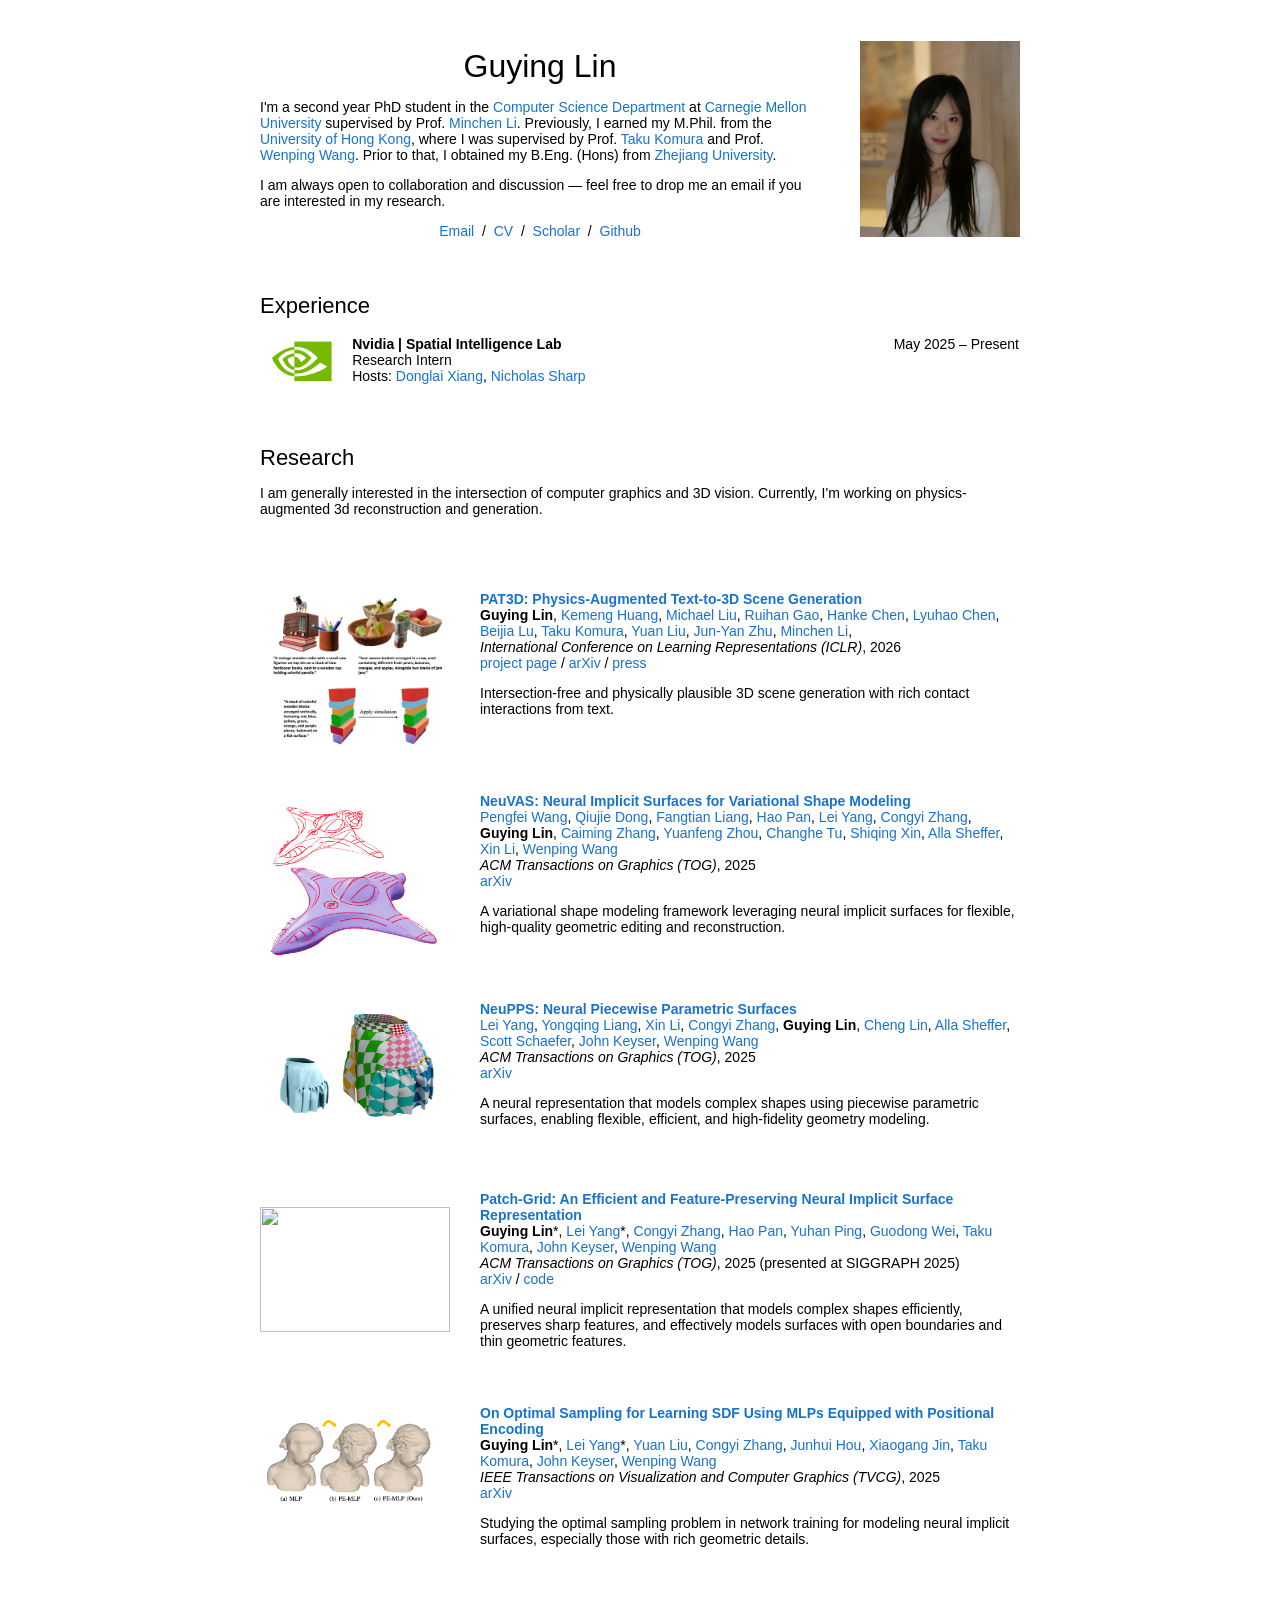
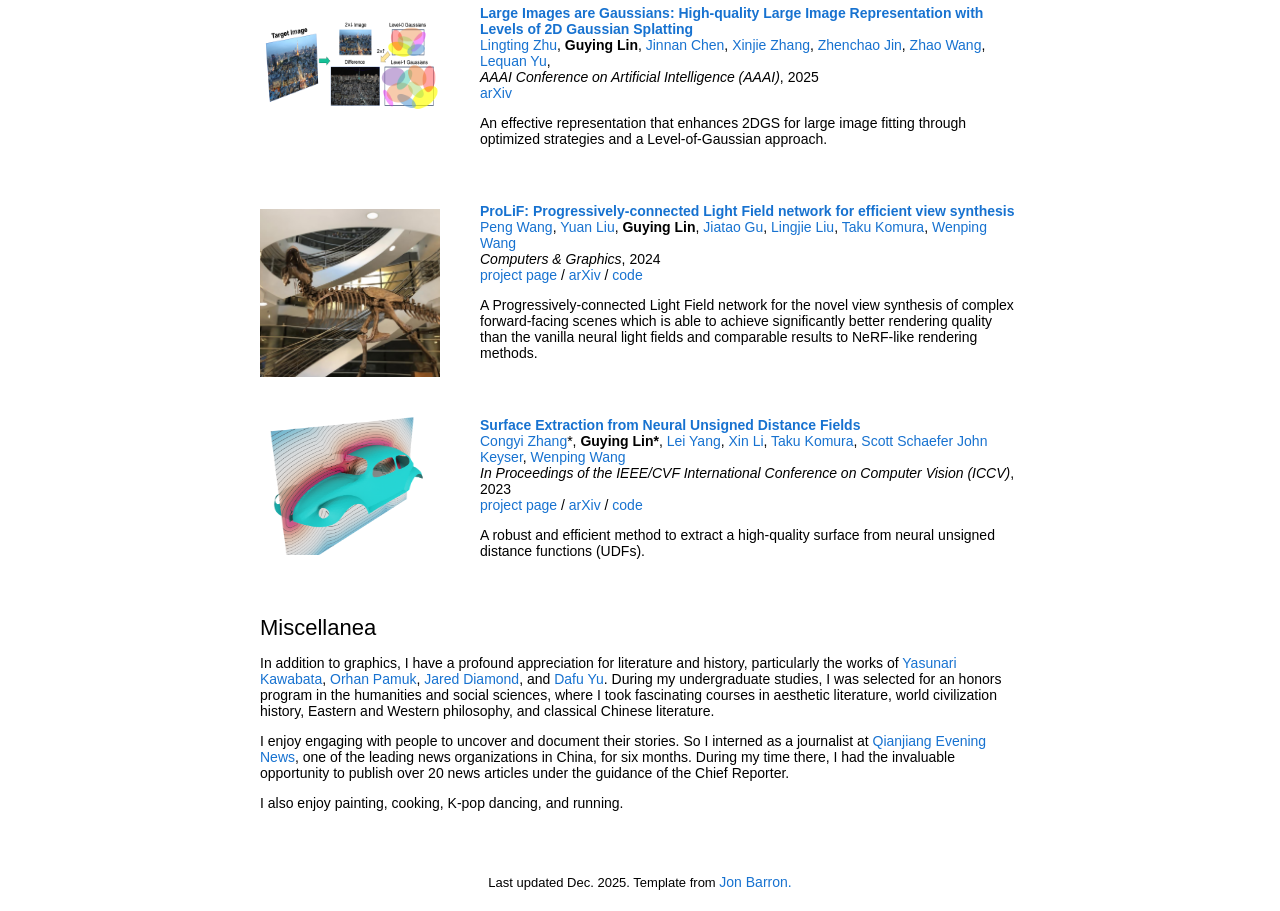
==== index.html @ 52d7415a "Update homepage bio text" ====
<!DOCTYPE HTML>
<html lang="en">
  <head>
    <meta http-equiv="Content-Type" content="text/html; charset=UTF-8">

    <title>Guying Lin</title>

    <meta name="author" content="Guying Lin">
    <meta name="viewport" content="width=device-width, initial-scale=1">
    <link rel="shortcut icon" href="images/favicon/favicon.ico" type="image/x-icon">
    <link rel="stylesheet" type="text/css" href="stylesheet.css">
    
  </head>

  <body>
    <table style="width:100%;max-width:800px;border:0px;border-spacing:0px;border-collapse:separate;margin-right:auto;margin-left:auto;"><tbody>
      <tr style="padding:0px">
        <td style="padding:0px">
          <table style="width:100%;border:0px;border-spacing:0px;border-collapse:separate;margin-right:auto;margin-left:auto;"><tbody>
            <tr style="padding:0px">
              <td style="padding:2.5%;width:63%;vertical-align:middle">
                <p class="name" style="text-align: center;">
                  Guying Lin
                </p>
                <p>I'm a second year PhD student in the <a href="https://csd.cmu.edu/">Computer Science Department</a> at <a href="https://www.cmu.edu/">Carnegie Mellon University</a> supervised by Prof. <a href="https://www.cs.cmu.edu/~minchenl/">Minchen Li</a>. Previously, I earned my M.Phil. from the <a href="https://www.hku.hk/">University of Hong Kong</a>, where I was supervised by Prof.<a href="https://i.cs.hku.hk/~taku/"> Taku Komura</a> and Prof.<a href="https://www.cs.hku.hk/people/academic-staff/wenping"> Wenping Wang</a>. Prior to that, I obtained my B.Eng. (Hons) from <a href="https://www.zju.edu.cn/english/">Zhejiang University</a>.

                  <p>I am always open to collaboration and discussion — feel free to drop me an email if you are interested in my research.</p>

                </p>
                <p>
                  
                </p>
                <p style="text-align:center">
                  <a href="mailto:guyingl@andrew.cmu.edu">Email</a> &nbsp;/&nbsp;
                  <a href="data/CV_LinGuying.pdf">CV</a> &nbsp;/&nbsp;
                  <a href="https://scholar.google.com/citations?hl=zh-CN&view_op=list_works&gmla=AOV7GLPL5_aNmVXVpckO8UhukOwC6uTHFcZbwLiuA1BnBUBpKin05xlYFzaUBt1GBk6bYOFN_ViTKQUmsn803qtbj1A&user=B4XcF1AAAAAJ">Scholar</a> &nbsp;/&nbsp;
                  <a href="https://github.com/Carrie-lin">Github</a>
                </p>
              </td>
              <td style="padding:2.5%;width:21%;max-width:21%">
                <a href="assets/profile2.jpg"><img style="width:100%;max-width:100%;object-fit: cover;" alt="profile photo" src="assets/profile2.jpg" class="hoverZoomLink"></a>
              </td>
            </tr>
          </tbody></table>

          <table style="width:100%;border:0px;border-spacing:0px;border-collapse:separate;margin-right:auto;margin-left:auto;">
            <tbody>
              <tr>
                <td style="padding:20px;width:100%;vertical-align:middle">
                  <h2>Experience</h2>
                  <br>
          
                  <table style="width:100%;border:0px;border-spacing:0px;border-collapse:separate;">
                    <tbody>
                      <tr>
           
                        <td style="width:12%;vertical-align:top;padding-right:15px;">
                          <img src="assets/nvidia.png" alt="NVIDIA" style="width:100%;height:auto;">
                        </td>
          
                        <td style="vertical-align:top;">
                          <p style="margin:0;"><strong>Nvidia | Spatial Intelligence Lab</strong></p>
                          <p style="margin:0;">Research Intern</p>
                          <p style="margin:0;">
                            Hosts: 
                            <a href="https://xiangdonglai.github.io/">Donglai Xiang</a>,
                            <a href="https://nmwsharp.com/">Nicholas Sharp</a>
                          </p>
                        </td>
          
           
                        <td style="width:20%; text-align:right; vertical-align:top; white-space:nowrap;">
                          May 2025 – Present
                        </td>
          
                      </tr>
                    </tbody>
                  </table>
          
                </td>
              </tr>
            </tbody>
          </table>

          <table style="width:100%;border:0px;border-spacing:0px;border-collapse:separate;margin-right:auto;margin-left:auto;"><tbody>
            <tr>
              <td style="padding:20px;width:100%;vertical-align:middle">
                <h2>Research</h2>
                <p>
                  I am generally interested in the intersection of computer graphics and 3D vision. Currently, I'm working on physics-augmented 3d reconstruction and generation.
                </p>
              </td>
            </tr>
          </tbody></table>

          <table style="width:100%;border:0px;border-spacing:0px;border-collapse:separate;margin-right:auto;margin-left:auto;"><tbody>
           
           
            <tr>
              <td style="padding:30px;width:25%;vertical-align:middle">
                <div class="one">
                  <img style="position:relative;top: 10px; background-color: white;"
                       src='assets/publications/pat3d2.png'
                       height="160" width="180">
                </div>
              </td>
            
  
              <td style="padding:20px;width:75%;vertical-align:middle">
                <a href="https://simulation-intelligence.github.io/PAT3D/">
                  <span class="papertitle">PAT3D: Physics-Augmented Text-to-3D Scene Generation</span>
                </a>
                <br>
            
                <strong>Guying Lin</strong>,
                <a href="https://kemenghuang.github.io/">Kemeng Huang</a>,
                <a href="https://www.csd.cmu.edu/people/doctoral-student/michael-liu">Michael Liu</a>,
                <a href="https://ruihangao.github.io/">Ruihan Gao</a>,
                <a href="https://kokecacao.me/?page=sanity">Hanke Chen</a>,
                <a href="https://scholar.google.com/citations?user=l3kzk0EAAAAJ&hl=en">Lyuhao Chen</a>,
                <a href="https://beijia11.github.io/">Beijia Lu</a>,
                <a href="https://scholar.google.com/citations?user=TApLOhkAAAAJ&hl=en">Taku Komura</a>,
                <a href="https://liuyuan-pal.github.io/">Yuan Liu</a>,
                <a href="https://www.cs.cmu.edu/~junyanz/">Jun-Yan Zhu</a>,
                <a href="https://www.cs.cmu.edu/~minchenl/">Minchen Li</a>,
                <br>
            
                <em>International Conference on Learning Representations (ICLR)</em>, 2026
                <br>
            
                <a href="https://simulation-intelligence.github.io/PAT3D/">project page</a>
                /
                <a href="https://arxiv.org/abs/2511.21978">arXiv</a>

                /
                <a href="https://www.csd.cmu.edu/news/teaching-aigenerated-scenes-to-obey-physics">press</a>

                <p></p>
            
                <p>
                  Intersection-free and physically plausible 3D scene generation with rich contact interactions from text.
                </p>
              </td>
            </tr>

           
           
            <tr>
              <td style="padding:20px;width:25%;vertical-align:middle">
                <div class="one">
                  <img style="position:relative;top: 10px; background-color: white;"
                       src='assets/publications/neuralVAS.png'
                       height="160" width="180">
                </div>
              </td>
            
              <td style="padding:20px;width:75%;vertical-align:middle">
                <a href="">
                  <span class="papertitle">NeuVAS: Neural Implicit Surfaces for Variational Shape Modeling</span>
                </a>
                <br>
          
                <a href="https://pengfei.me/">Pengfei Wang</a>,
                <a href="https://qiujiedong.github.io/">Qiujie Dong</a>,
                <a href="https://igiplab.com/members/217">Fangtian Liang</a>,
                <a href="https://haopan.github.io/">Hao Pan</a>,
                <a href="https://scholar.google.com.hk/citations?user=JAzFhXQAAAAJ">Lei Yang</a>,
                <a href="https://cong-yi.github.io/">Congyi Zhang</a>,
                <strong>Guying Lin</strong>,
                <a href="https://scholar.google.com/citations?user=DswmN0QAAAAJ&hl=en">Caiming Zhang</a>,
                <a href="https://scholar.google.com/citations?user=zJNjKEcAAAAJ&hl=en">Yuanfeng Zhou</a>,
                <a href="https://scholar.google.com/citations?user=AFHJXjcAAAAJ&hl=zh-CN">Changhe Tu</a>,
                <a href="https://irc.cs.sdu.edu.cn/~shiqing/index.html">Shiqing Xin</a>,
                <a href="https://www.cs.ubc.ca/~sheffa/">Alla Sheffer</a>,
                <a href="https://people.tamu.edu/~xinli/">Xin Li</a>,
                <a href="https://www.cs.hku.hk/people/academic-staff/wenping">Wenping Wang</a>
                <br>
            
                <em>ACM Transactions on Graphics (TOG)</em>, 2025
                <br>
            
                <a href="https://arxiv.org/abs/2506.13050">arXiv</a> 
            
                <p></p>
            

                <p>
                  A variational shape modeling framework leveraging neural implicit surfaces for flexible,
                  high-quality geometric editing and reconstruction.
                </p>
              </td>
            </tr>
           

            <tr>
              <td style="padding:20px;width:25%;vertical-align:middle">
                <div class="one">
                  <img style="position:relative;top: 10px; background-color: white;"
                       src='assets/publications/neuralPPS.png'
                       height="125" width="190">
                </div>
              </td>
          
              <td style="padding:20px;width:75%;vertical-align:middle">
                <a href="">
                  <span class="papertitle">NeuPPS: Neural Piecewise Parametric Surfaces</span>
                </a>
                <br>

                <a href="https://scholar.google.com.hk/citations?user=JAzFhXQAAAAJ">Lei Yang</a>,
                <a href="https://lyq.me/scholar">Yongqing Liang</a>,
                <a href="https://people.tamu.edu/~xinli/">Xin Li</a>,
                <a href="https://cong-yi.github.io/">Congyi Zhang</a>,
                <strong>Guying Lin</strong>,
                <a href="https://clinplayer.github.io/">Cheng Lin</a>,
                <a href="https://www.cs.ubc.ca/~sheffa/">Alla Sheffer</a>,
                <a href="https://people.engr.tamu.edu/schaefer/index.html">Scott Schaefer</a>,
                <a href="https://people.engr.tamu.edu/keyser/index.html">John Keyser</a>,
                <a href="https://www.cs.hku.hk/people/academic-staff/wenping">Wenping Wang</a> 
                      
                <br>
                <em>ACM Transactions on Graphics (TOG)</em>, 2025
                <br>
            
                <a href="https://dl.acm.org/doi/10.1145/3771546">arXiv</a> 
            
                <p></p>
            
                <p>
                  A neural representation that models complex shapes using piecewise parametric surfaces,
                  enabling flexible, efficient, and high-fidelity geometry modeling.
                </p>
              </td>
            </tr>




            <tr>
              <td style="padding:20px;width:25%;vertical-align:middle">
                <div class="one">
                  <img style="position:relative;top: 10px; background-color: white;" src='assets/publications/patch_grid_2.gif' height="125" width="190">
                </div>
              </td>
              <td style="padding:20px;width:75%;vertical-align:middle">
                <a href="http://arxiv.org/abs/2308.13934">
                  <span class="papertitle">Patch-Grid: An Efficient and Feature-Preserving Neural Implicit Surface Representation</span>
                </a>
                <br>
                <strong>Guying Lin</strong>*,
                <a href="https://scholar.google.com.hk/citations?user=JAzFhXQAAAAJ">Lei Yang</a>*,
                <a href="https://cong-yi.github.io/">Congyi Zhang</a>,
                <a href="https://haopan.github.io/">Hao Pan</a>,
                <a href="https://dblp.org/pid/304/8064.html">Yuhan Ping</a>,    
                <a href="https://dblp.org/pid/143/5708.html">Guodong Wei</a>,
                <a href="https://i.cs.hku.hk/~taku/">Taku Komura</a>,
                <a href="https://people.engr.tamu.edu/keyser/index.html">John Keyser</a>,
                <a href="https://www.cs.hku.hk/people/academic-staff/wenping">Wenping Wang</a>
                <br>
                <em>ACM Transactions on Graphics (TOG)</em>, 2025 (presented at SIGGRAPH 2025)
                <br>
                <a href="http://arxiv.org/abs/2308.13934">arXiv</a>
                /
                <a href="https://github.com/Carrie-lin/Patch-Grid">code</a>
                <p></p>
                <p>
                  A unified neural implicit representation that models complex shapes efficiently, preserves sharp features, and effectively models surfaces with open boundaries and thin geometric features.
                </p>
              </td>
            </tr>




            <tr>
              <td style="padding:20px;width:25%;vertical-align:middle">
                <div class="one">
                  <img style="position:relative;top: 15px;" src='assets/publications/pe_sample.png' width="180">
                </div>
              </td>
              <td style="padding:20px;width:75%;vertical-align:middle">
                <a href="https://arxiv.org/abs/2401.01391">
                  <span class="papertitle">On Optimal Sampling for Learning SDF Using MLPs Equipped with Positional Encoding</span>
                </a>
                <br>
                <strong>Guying Lin</strong>*,
                <a href="https://scholar.google.com.hk/citations?user=JAzFhXQAAAAJ">Lei Yang</a>*,
                <a href="https://liuyuan-pal.github.io/">Yuan Liu</a>,
                <a href="https://cong-yi.github.io/">Congyi Zhang</a>,
                <a href="https://www.cityu.edu.hk/stfprofile/csjhhou.htm">Junhui Hou</a>,
                <a href="http://www.cad.zju.edu.cn/home/jin/">Xiaogang Jin</a>,
                <a href="https://i.cs.hku.hk/~taku/">Taku Komura</a>,
                <a href="https://people.engr.tamu.edu/keyser/index.html">John Keyser</a>,
                <a href="https://www.cs.hku.hk/people/academic-staff/wenping">Wenping Wang</a>
                <br>
                <em>IEEE Transactions on Visualization and Computer Graphics (TVCG)</em>, 2025
                <br>
                <a href="https://arxiv.org/abs/2401.01391">arXiv</a>
                <p></p>
                <p>
                  Studying the optimal sampling problem in network training for modeling neural implicit
                  surfaces, especially those with rich geometric details. 
                </p>
              </td>
            </tr>



            <tr>
              <td style="padding:20px;width:25%;vertical-align:middle">
                <div class="one">
                  <img style="position: relative; top: 12px" src='./assets/publications/2dgs_large.png' height="100" width="180">
                </div>
              </td>
              <td style="padding:20px;width:75%;vertical-align:middle">
                <a href="">
                  <span class="papertitle">Large Images are Gaussians: High-quality Large Image Representation with Levels of 2D Gaussian Splatting</span>
                </a>
                <br>
               
                <a href="https://scholar.google.com/citations?user=TPD_P98AAAAJ&hl=zh-CN">Lingting Zhu</a>,
                <strong>Guying Lin</strong>,
                <a href="">Jinnan Chen</a>,
                <a href="https://scholar.google.com/citations?user=U_gSl6wAAAAJ&hl=zh-CN">Xinjie Zhang</a>,
                <a href="https://charlespikachu.github.io/">Zhenchao Jin</a>,
                <a href="https://scholar.google.com/citations?user=1kEufdwAAAAJ&hl=zh-CN">Zhao Wang</a>,
                <a href="https://yulequan.github.io/">Lequan Yu</a>,
                
                <br>
     
                <em>AAAI Conference on Artificial Intelligence (AAAI)</em>, 2025
                <br>
                <a href="https://arxiv.org/abs/2502.09039">arXiv</a>
                <br>
                <p></p>
                <p>
                  An effective representation that enhances 2DGS for large image fitting through optimized strategies and a Level-of-Gaussian approach.
                </p>
              </td>
            </tr>

            <tr>
              <td style="padding:20px;width:25%;vertical-align:middle">
                <div class="one">
                  <img style="position:relative;" src='assets/publications/progress.png' width="180">
                </div>
              </td>
              <td style="padding:20px;width:75%;vertical-align:middle">
                <a href="https://arxiv.org/abs/2309.09911">
                  <span class="papertitle">ProLiF: Progressively-connected Light Field network for efficient view synthesis</span>
                </a>
                <br>
                <a href="https://scholar.google.com.hk/citations?user=JAzFhXQAAAAJ">Peng Wang</a>,
                <a href="https://liuyuan-pal.github.io/">Yuan Liu</a>,
                <strong>Guying Lin</strong>,
                <a href="https://jiataogu.me/">Jiatao Gu</a>,
                <a href="https://lingjie0206.github.io/">Lingjie Liu</a>,
                <a href="https://i.cs.hku.hk/~taku/">Taku Komura</a>,
                <a href="https://www.cs.hku.hk/people/academic-staff/wenping">Wenping Wang</a> 
                <br>
                <em>Computers & Graphics</em>, 2024
                <br>
                <a href="https://totoro97.github.io/projects/prolif/">project page</a>
                /
                <a href="https://www.sciencedirect.com/science/article/abs/pii/S0097849324000487">arXiv</a>
                /
                <a href="https://github.com/totoro97/prolif">code</a>
                <p></p>
                <p>
                  A Progressively-connected Light Field network for the novel view synthesis of complex forward-facing scenes which is able to achieve significantly better rendering quality than the vanilla neural light fields and comparable results to NeRF-like rendering methods.
                </p>
              </td>
            </tr>

            <tr>
              <td style="padding:20px;width:25%;vertical-align:middle">
                <div class="one">
                  <img style="position: relative; left: 6px" src='./assets/publications/dualcontour.png' height="140" width="160">
                </div>
              </td>
              <td style="padding:20px;width:75%;vertical-align:middle">
                <a href="https://cong-yi.github.io/projects/dualmeshudf/">
                  <span class="papertitle">Surface Extraction from Neural Unsigned Distance Fields</span>
                </a>
                <br>
                <a href="https://cong-yi.github.io/">Congyi Zhang</a>*,
                <strong>Guying Lin*</strong>,
                <a href="https://scholar.google.com.hk/citations?user=JAzFhXQAAAAJ">Lei Yang</a>,
                <a href="https://people.tamu.edu/~xinli/">Xin Li</a>,
                <a href="https://i.cs.hku.hk/~taku/">Taku Komura</a>,
                <a href="https://people.engr.tamu.edu/schaefer/index.html">Scott Schaefer</a>
                <a href="https://people.engr.tamu.edu/keyser/index.html">John Keyser</a>,
                <a href="https://www.cs.hku.hk/people/academic-staff/wenping">Wenping Wang</a>
                <br>
                <em>In Proceedings of the IEEE/CVF International Conference on Computer Vision (ICCV)</em>, 2023
                <br>
                <a href="https://cong-yi.github.io/projects/dualmeshudf/">project page</a>
                /
                <a href="https://arxiv.org/abs/2309.08878">arXiv</a>
                /
                <a href="https://github.com/cong-yi/DualMesh-UDF">code</a>
                <p></p>
                <p>
                  A robust and efficient method to extract a high-quality surface from neural unsigned distance functions (UDFs).
                </p>
              </td>
            </tr>

       
          </tbody></table>

          <table style="width:100%;border:0px;border-spacing:0px;border-collapse:separate;margin-right:auto;margin-left:auto;"><tbody>
            <tr>
              <td style="padding:20px;width:100%;vertical-align:middle">
                <h2>Miscellanea</h2>
                <p> 
                  In addition to graphics, I have a profound appreciation for literature and history, particularly the works of <a href="https://en.wikipedia.org/wiki/Yasunari_Kawabata" >Yasunari Kawabata</a>, 
                  <a href="https://en.wikipedia.org/wiki/Orhan_Pamuk">Orhan Pamuk</a>, 
                  <a href="https://en.wikipedia.org/wiki/Jared_Diamond">Jared Diamond</a>, 
                  and <a href="https://en.wikipedia.org/wiki/Yu_Dafu">Dafu Yu</a>. 
                  During my undergraduate studies, I was selected for an honors program in the humanities and social sciences, where I took fascinating courses in aesthetic literature, world civilization history, Eastern and Western philosophy, and classical Chinese literature.
                </p>
                <p>  
                  I enjoy engaging with people to uncover and document their stories. So I interned as a journalist at <a href="https://en.wikipedia.org/wiki/Qianjiang_Evening_News">Qianjiang Evening News</a>, one of the leading news organizations in China, for six months. 
                  During my time there, I had the invaluable opportunity to publish over 20 news articles under the guidance of the Chief Reporter.
                </p>
                <p>I also enjoy painting, cooking, K-pop dancing, and running.</p>
              </td>
            </tr>
          </tbody></table>

          <table style="width:100%;border:0px;border-spacing:0px;border-collapse:separate;margin-right:auto;margin-left:auto;"><tbody>
            <tr>
              <td style="padding:0px">
                <br>
                <p style="text-align:center;font-size:small;">
                  Last updated Dec. 2025.
                  Template from  <a href="https://jonbarron.info/">Jon Barron.</a>  
                </p>
              </td>
            </tr>
          </tbody></table>
        </td>
      </tr>
    </tbody></table>

    <!-- Default Statcounter code for guying's webpage https://carrie-lin.github.io/ -->
    <script type="text/javascript">
      var sc_project=12946215; 
      var sc_invisible=1; 
      var sc_security="c5a58176"; 
    </script>
    <script type="text/javascript"
      src="https://www.statcounter.com/counter/counter.js" async></script>
    <noscript><div class="statcounter"><a title="Web Analytics Made Easy -
      Statcounter" href="https://statcounter.com/" target="_blank"><img
      class="statcounter" src="https://c.statcounter.com/12946215/0/c5a58176/1/"
      alt="Web Analytics Made Easy - Statcounter"
      referrerPolicy="no-referrer-when-downgrade"></a></div></noscript>
    <!-- End of Statcounter Code -->

  </body>
</html>
---- stylesheet.css ----
/* latin-ext */
@font-face {
  font-family: 'Lato';
  font-style: italic;
  font-weight: 400;
  src: local('Lato Italic'), local('Lato-Italic'), url(https://fonts.gstatic.com/s/lato/v15/S6u8w4BMUTPHjxsAUi-qNiXg7eU0.woff2) format('woff2');
  unicode-range: U+0100-024F, U+0259, U+1E00-1EFF, U+2020, U+20A0-20AB, U+20AD-20CF, U+2113, U+2C60-2C7F, U+A720-A7FF;
}
/* latin */
@font-face {
  font-family: 'Lato';
  font-style: italic;
  font-weight: 400;
  src: local('Lato Italic'), local('Lato-Italic'), url(https://fonts.gstatic.com/s/lato/v15/S6u8w4BMUTPHjxsAXC-qNiXg7Q.woff2) format('woff2');
  unicode-range: U+0000-00FF, U+0131, U+0152-0153, U+02BB-02BC, U+02C6, U+02DA, U+02DC, U+2000-206F, U+2074, U+20AC, U+2122, U+2191, U+2193, U+2212, U+2215, U+FEFF, U+FFFD;
}
/* latin-ext */
@font-face {
  font-family: 'Lato';
  font-style: italic;
  font-weight: 700;
  src: local('Lato Bold Italic'), local('Lato-BoldItalic'), url(https://fonts.gstatic.com/s/lato/v15/S6u_w4BMUTPHjxsI5wq_FQftx9897sxZ.woff2) format('woff2');
  unicode-range: U+0100-024F, U+0259, U+1E00-1EFF, U+2020, U+20A0-20AB, U+20AD-20CF, U+2113, U+2C60-2C7F, U+A720-A7FF;
}
/* latin */
@font-face {
  font-family: 'Lato';
  font-style: italic;
  font-weight: 700;
  src: local('Lato Bold Italic'), local('Lato-BoldItalic'), url(https://fonts.gstatic.com/s/lato/v15/S6u_w4BMUTPHjxsI5wq_Gwftx9897g.woff2) format('woff2');
  unicode-range: U+0000-00FF, U+0131, U+0152-0153, U+02BB-02BC, U+02C6, U+02DA, U+02DC, U+2000-206F, U+2074, U+20AC, U+2122, U+2191, U+2193, U+2212, U+2215, U+FEFF, U+FFFD;
}
/* latin-ext */
@font-face {
  font-family: 'Lato';
  font-style: normal;
  font-weight: 400;
  src: local('Lato Regular'), local('Lato-Regular'), url(https://fonts.gstatic.com/s/lato/v15/S6uyw4BMUTPHjxAwXiWtFCfQ7A.woff2) format('woff2');
  unicode-range: U+0100-024F, U+0259, U+1E00-1EFF, U+2020, U+20A0-20AB, U+20AD-20CF, U+2113, U+2C60-2C7F, U+A720-A7FF;
}
/* latin */
@font-face {
  font-family: 'Lato';
  font-style: normal;
  font-weight: 400;
  src: local('Lato Regular'), local('Lato-Regular'), url(https://fonts.gstatic.com/s/lato/v15/S6uyw4BMUTPHjx4wXiWtFCc.woff2) format('woff2');
  unicode-range: U+0000-00FF, U+0131, U+0152-0153, U+02BB-02BC, U+02C6, U+02DA, U+02DC, U+2000-206F, U+2074, U+20AC, U+2122, U+2191, U+2193, U+2212, U+2215, U+FEFF, U+FFFD;
}
/* latin-ext */
@font-face {
  font-family: 'Lato';
  font-style: normal;
  font-weight: 700;
  src: local('Lato Bold'), local('Lato-Bold'), url(https://fonts.gstatic.com/s/lato/v15/S6u9w4BMUTPHh6UVSwaPGQ3q5d0N7w.woff2) format('woff2');
  unicode-range: U+0100-024F, U+0259, U+1E00-1EFF, U+2020, U+20A0-20AB, U+20AD-20CF, U+2113, U+2C60-2C7F, U+A720-A7FF;
}
/* latin */
@font-face {
  font-family: 'Lato';
  font-style: normal;
  font-weight: 700;
  src: local('Lato Bold'), local('Lato-Bold'), url(https://fonts.gstatic.com/s/lato/v15/S6u9w4BMUTPHh6UVSwiPGQ3q5d0.woff2) format('woff2');
  unicode-range: U+0000-00FF, U+0131, U+0152-0153, U+02BB-02BC, U+02C6, U+02DA, U+02DC, U+2000-206F, U+2074, U+20AC, U+2122, U+2191, U+2193, U+2212, U+2215, U+FEFF, U+FFFD;
}

a {
  color: #1772d0;
  text-decoration: none;
}

a:focus,
a:hover {
  color: #f09228;
  text-decoration: none;
}

body,
td,
th,
tr,
p,
a {
  font-family: 'Lato', Verdana, Helvetica, sans-serif;
  font-size: 14px;
}

strong {
  font-family: 'Lato', Verdana, Helvetica, sans-serif;
  font-size: 14px;
}

h2 {
  margin: 0;
  font-weight: normal;
  font-family: 'Lato', Verdana, Helvetica, sans-serif;
  font-size: 22px;
}

.papertitle {
  font-family: 'Lato', Verdana, Helvetica, sans-serif;
  font-size: 14px;
  font-weight: 700;
}

.name {
  padding-top: 20px;
  margin: 0;
  font-family: 'Lato', Verdana, Helvetica, sans-serif;
  font-size: 32px;
}

.one {
  width: 160px;
  height: 160px;
  position: relative;
}

.two {
  width: 160px;
  height: 160px;
  position: absolute;
  transition: opacity .2s ease-in-out;
  -moz-transition: opacity .2s ease-in-out;
  -webkit-transition: opacity .2s ease-in-out;
}

.fade {
  transition: opacity .2s ease-in-out;
  -moz-transition: opacity .2s ease-in-out;
  -webkit-transition: opacity .2s ease-in-out;
}

span.highlight {
  background-color: #ffffd0;
}
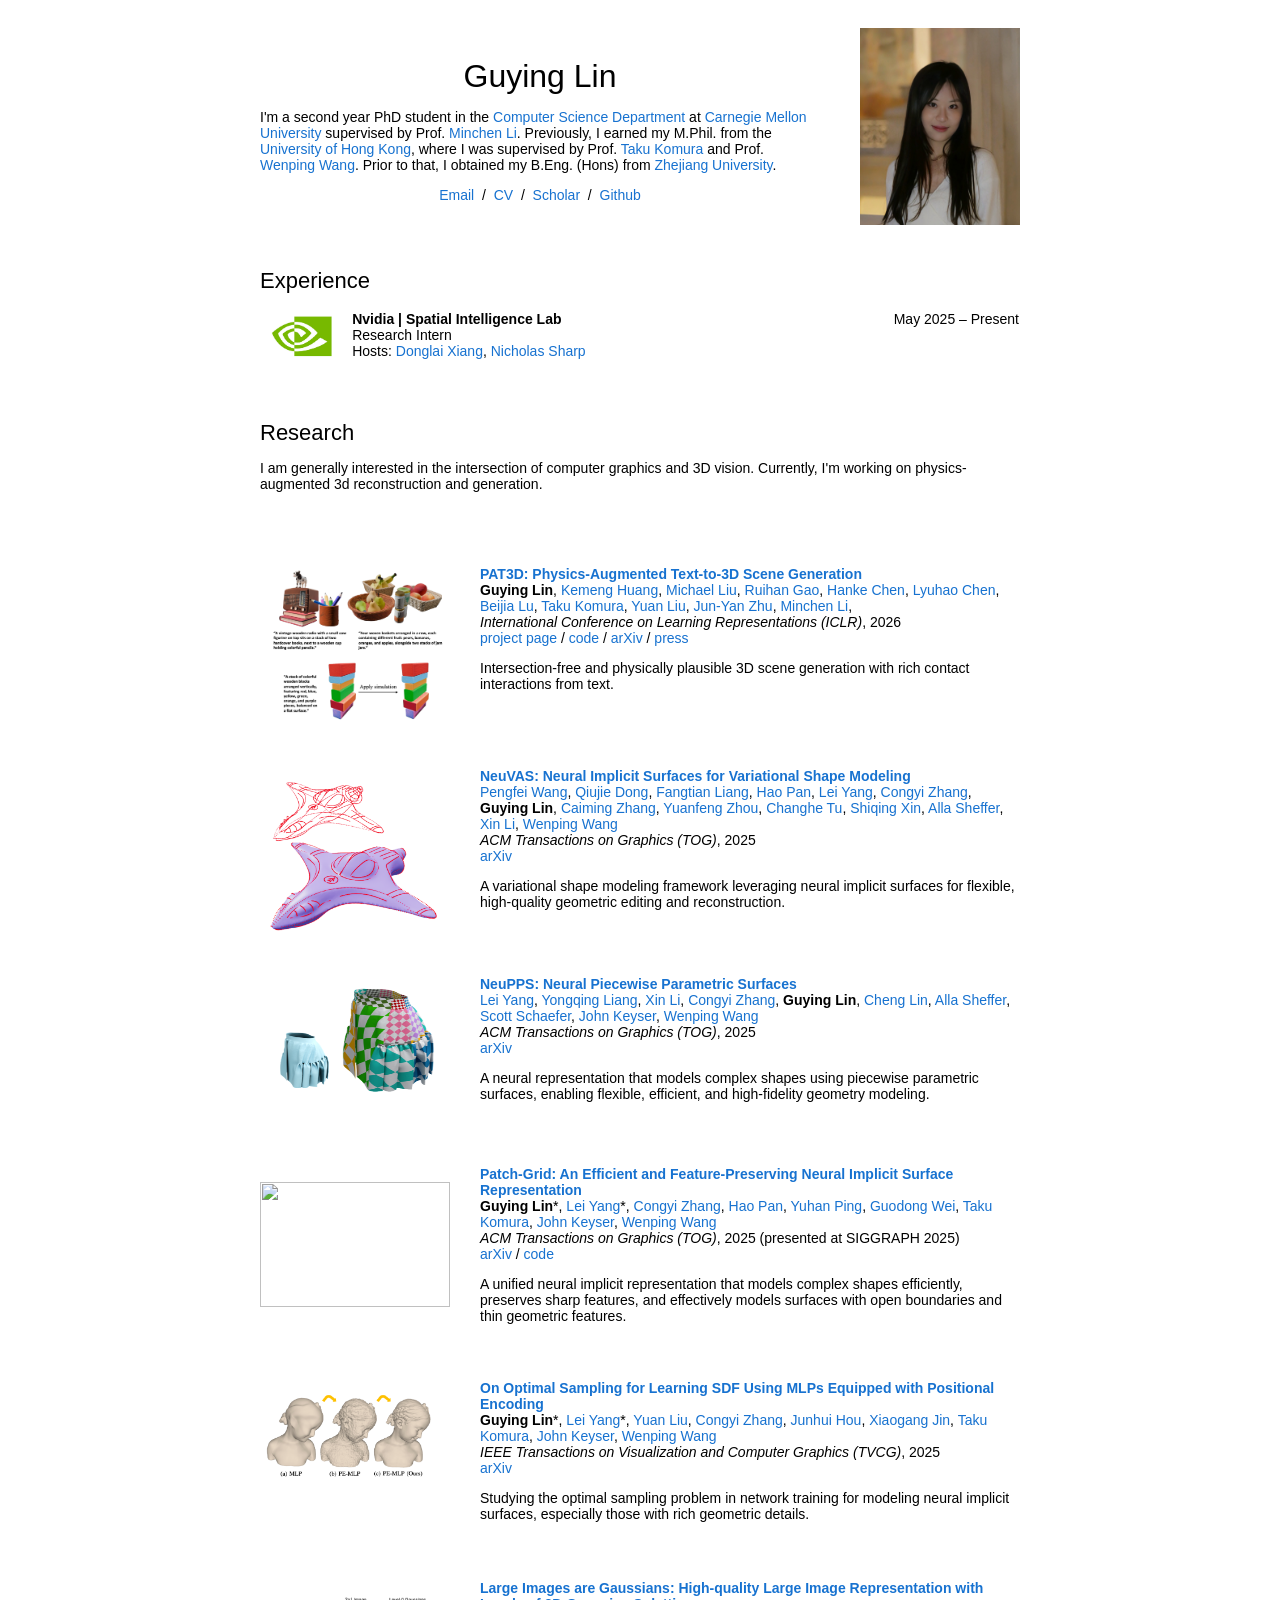
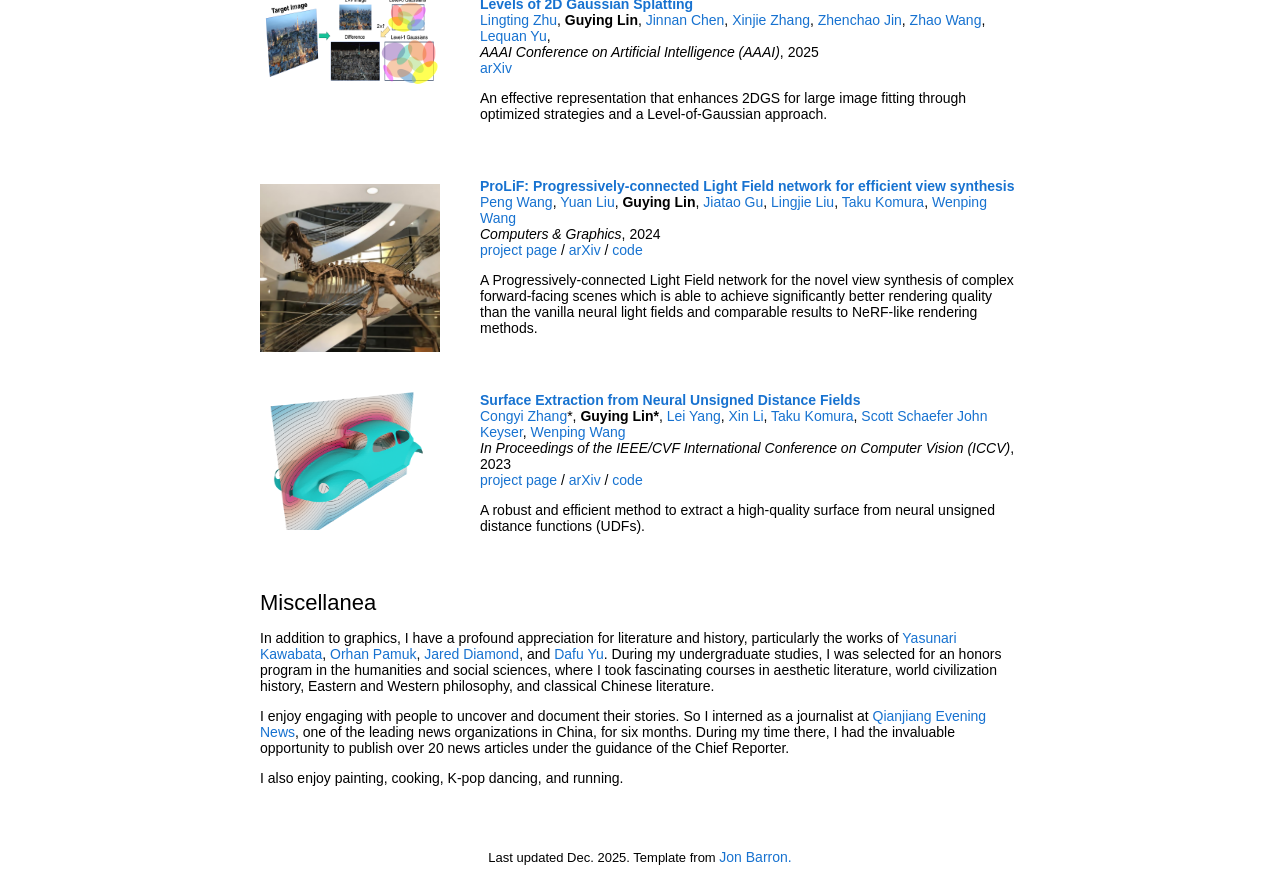
==== commit d5aa01fc: "Update PAT3D code link" ====
--- a/index.html
+++ b/index.html
@@ -23,8 +23,6 @@
                   Guying Lin
                 </p>
                 <p>I'm a second year PhD student in the <a href="https://csd.cmu.edu/">Computer Science Department</a> at <a href="https://www.cmu.edu/">Carnegie Mellon University</a> supervised by Prof. <a href="https://www.cs.cmu.edu/~minchenl/">Minchen Li</a>. Previously, I earned my M.Phil. from the <a href="https://www.hku.hk/">University of Hong Kong</a>, where I was supervised by Prof.<a href="https://i.cs.hku.hk/~taku/"> Taku Komura</a> and Prof.<a href="https://www.cs.hku.hk/people/academic-staff/wenping"> Wenping Wang</a>. Prior to that, I obtained my B.Eng. (Hons) from <a href="https://www.zju.edu.cn/english/">Zhejiang University</a>.
-
-                  <p>I am always open to collaboration and discussion — feel free to drop me an email if you are interested in my research.</p>
 
                 </p>
                 <p>
@@ -129,6 +127,8 @@
                 <br>
             
                 <a href="https://simulation-intelligence.github.io/PAT3D/">project page</a>
+                /
+                <a href="https://github.com/Simulation-Intelligence/PAT3D">code</a>
                 /
                 <a href="https://arxiv.org/abs/2511.21978">arXiv</a>
 
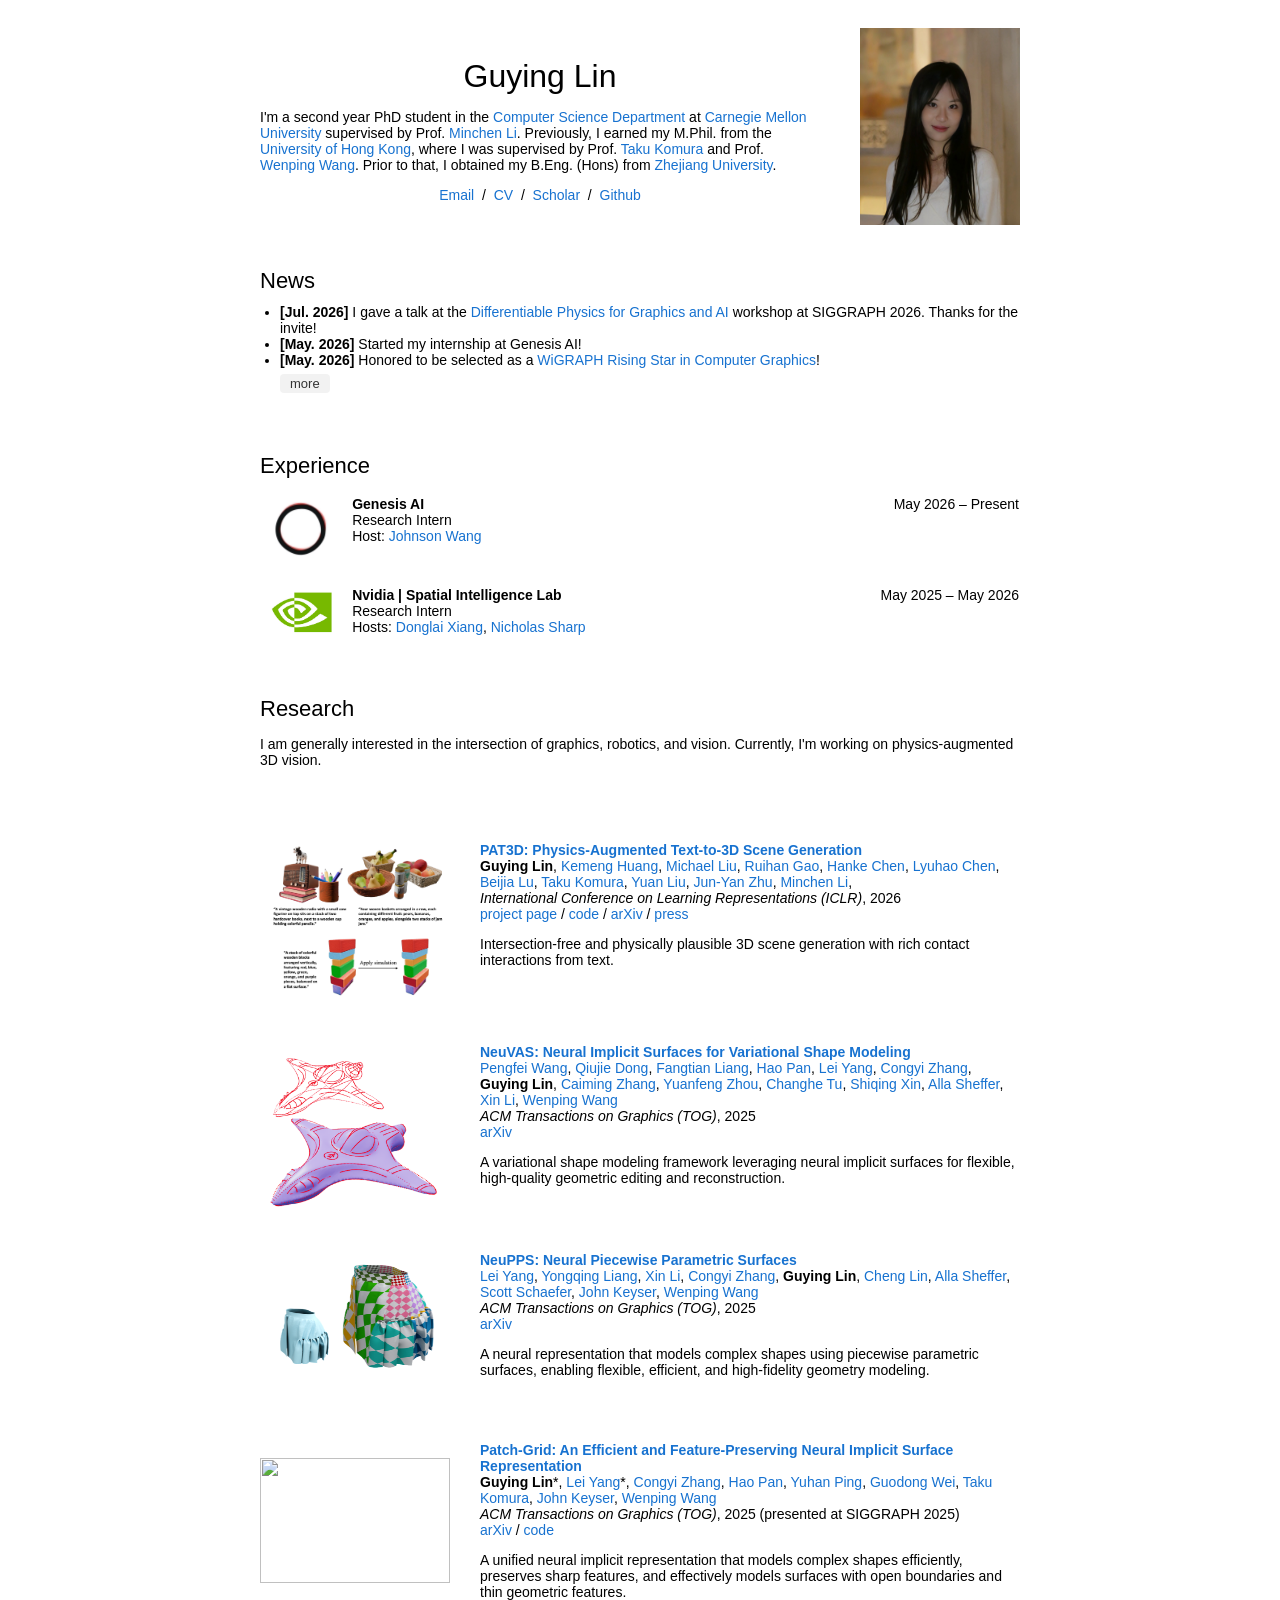
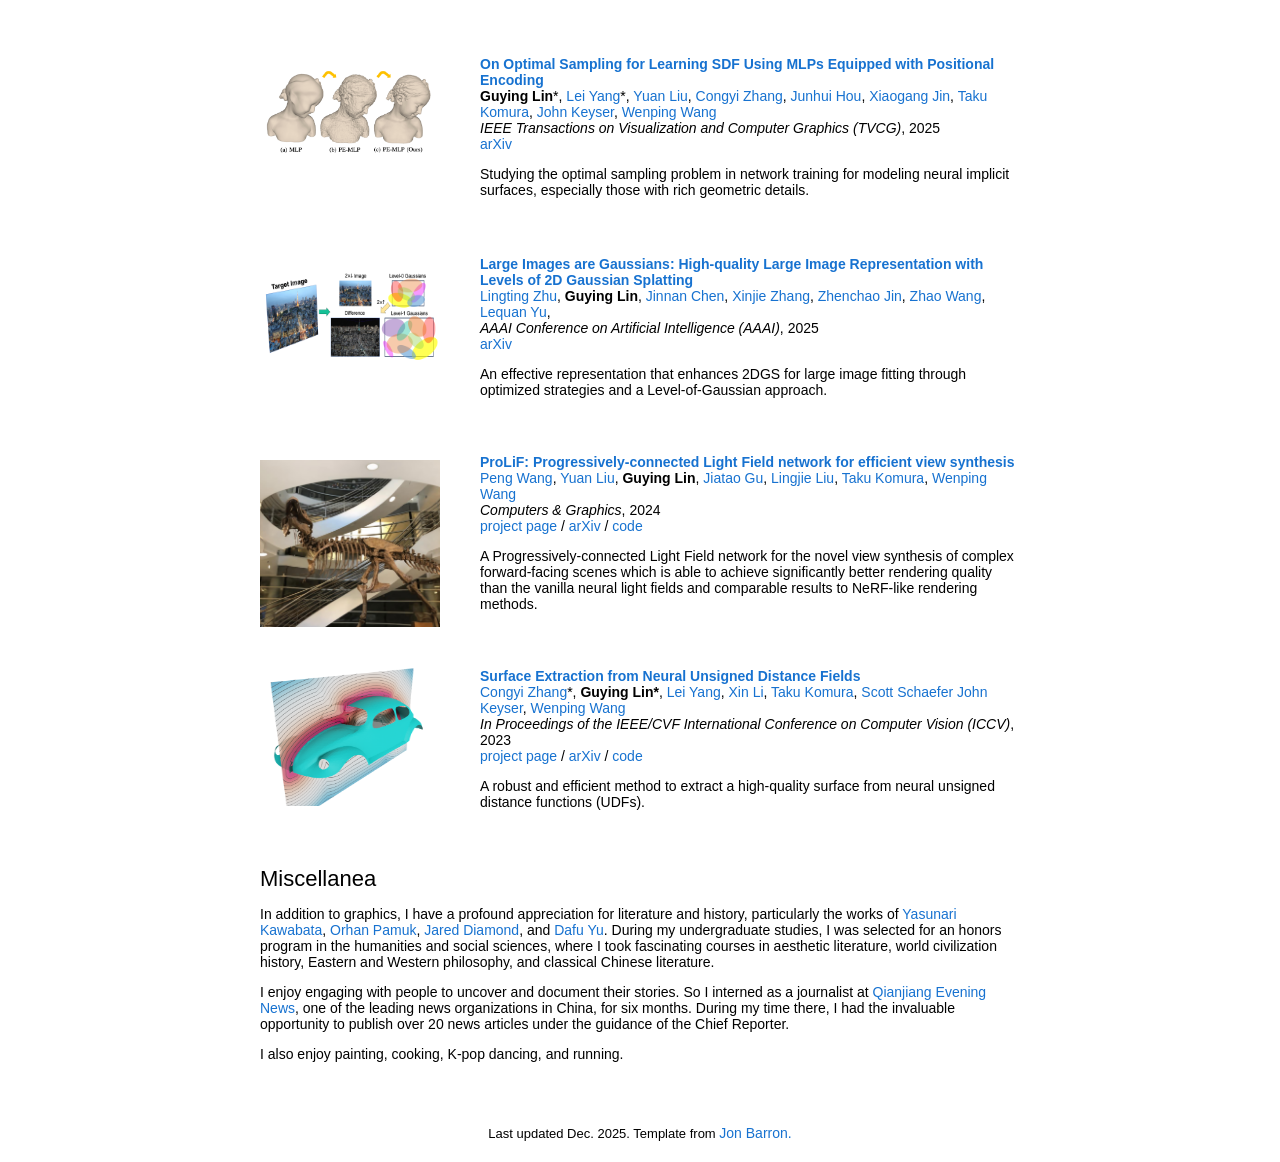
==== commit 16854367: "Add News section and Genesis AI internship entry Add collapsible News module before Experience, add " ====
--- a/index.html
+++ b/index.html
@@ -37,6 +37,32 @@
               </td>
               <td style="padding:2.5%;width:21%;max-width:21%">
                 <a href="assets/profile2.jpg"><img style="width:100%;max-width:100%;object-fit: cover;" alt="profile photo" src="assets/profile2.jpg" class="hoverZoomLink"></a>
+              </td>
+            </tr>
+          </tbody></table>
+
+          <table style="width:100%;border:0px;border-spacing:0px;border-collapse:separate;margin-right:auto;margin-left:auto;margin-bottom:20px;"><tbody>
+            <tr>
+              <td style="padding:20px;width:100%;vertical-align:middle">
+                <h2>News</h2>
+                <ul style="margin:10px 0 0 0;padding-left:20px;">
+                  <li><strong>[Jul. 2026]</strong> I gave a talk at the <a href="https://dpgai.github.io/SIGGRAPH2026/">Differentiable Physics for Graphics and AI</a> workshop at SIGGRAPH 2026. Thanks for the invite!</li>
+                  <li><strong>[May. 2026]</strong> Started my internship at Genesis AI!</li>
+    
+                  <li><strong>[May. 2026]</strong> Honored to be selected as a <a href="https://www.wigraph.org/spotlights/meet-our-rising-stars-2026/">WiGRAPH Rising Star in Computer Graphics</a>!</li>
+                </ul>
+                <ul id="hidden-news" style="padding-left:20px;">
+                  <li><strong>[May. 2025]</strong> Started my internship at Nvidia!</li>
+                </ul>
+                <a id="expand-news-button" onclick="toggleNews()">more</a>
+                <script>
+                  function toggleNews() {
+                    var hiddenNews = document.getElementById('hidden-news');
+                    var button = document.getElementById('expand-news-button');
+                    var expanded = hiddenNews.classList.toggle('expanded');
+                    button.textContent = expanded ? 'less' : 'more';
+                  }
+                </script>
               </td>
             </tr>
           </tbody></table>
@@ -51,26 +77,38 @@
                   <table style="width:100%;border:0px;border-spacing:0px;border-collapse:separate;">
                     <tbody>
                       <tr>
-           
+                        <td style="width:12%;vertical-align:top;padding-right:15px;">
+                          <img src="assets/genesis.png" alt="Genesis AI" style="width:100%;height:auto;">
+                        </td>
+                        <td style="vertical-align:top;">
+                          <p style="margin:0;"><strong>Genesis AI</strong></p>
+                          <p style="margin:0;">Research Intern</p>
+                          <p style="margin:0;">
+                            Host:
+                            <a href="https://zswang666.github.io/">Johnson Wang</a>
+                          </p>
+                        </td>
+                        <td style="width:20%; text-align:right; vertical-align:top; white-space:nowrap;">
+                          May 2026 – Present
+                        </td>
+                      </tr>
+                      <tr style="height:20px;"><td colspan="3"></td></tr>
+                      <tr>
                         <td style="width:12%;vertical-align:top;padding-right:15px;">
                           <img src="assets/nvidia.png" alt="NVIDIA" style="width:100%;height:auto;">
                         </td>
-          
                         <td style="vertical-align:top;">
                           <p style="margin:0;"><strong>Nvidia | Spatial Intelligence Lab</strong></p>
                           <p style="margin:0;">Research Intern</p>
                           <p style="margin:0;">
-                            Hosts: 
+                            Hosts:
                             <a href="https://xiangdonglai.github.io/">Donglai Xiang</a>,
                             <a href="https://nmwsharp.com/">Nicholas Sharp</a>
                           </p>
                         </td>
-          
-           
                         <td style="width:20%; text-align:right; vertical-align:top; white-space:nowrap;">
-                          May 2025 – Present
+                          May 2025 – May 2026
                         </td>
-          
                       </tr>
                     </tbody>
                   </table>
@@ -85,7 +123,7 @@
               <td style="padding:20px;width:100%;vertical-align:middle">
                 <h2>Research</h2>
                 <p>
-                  I am generally interested in the intersection of computer graphics and 3D vision. Currently, I'm working on physics-augmented 3d reconstruction and generation.
+                  I am generally interested in the intersection of graphics, robotics, and vision. Currently, I'm working on physics-augmented 3D vision.
                 </p>
               </td>
             </tr>
--- a/stylesheet.css
+++ b/stylesheet.css
@@ -132,4 +132,31 @@
 
 span.highlight {
   background-color: #ffffd0;
+}
+
+#hidden-news {
+  overflow: hidden;
+  max-height: 0;
+  margin: 0;
+  transition: max-height 0.4s ease;
+}
+
+#hidden-news.expanded {
+  max-height: 500px;
+}
+
+#expand-news-button {
+  display: inline-block;
+  margin: 6px 0 0 20px;
+  padding: 2px 10px;
+  font-size: 13px;
+  color: #333;
+  background-color: rgba(0, 0, 0, 0.05);
+  border-radius: 4px;
+  cursor: pointer;
+  text-decoration: none;
+}
+
+#expand-news-button:hover {
+  background-color: rgba(0, 0, 0, 0.1);
 }
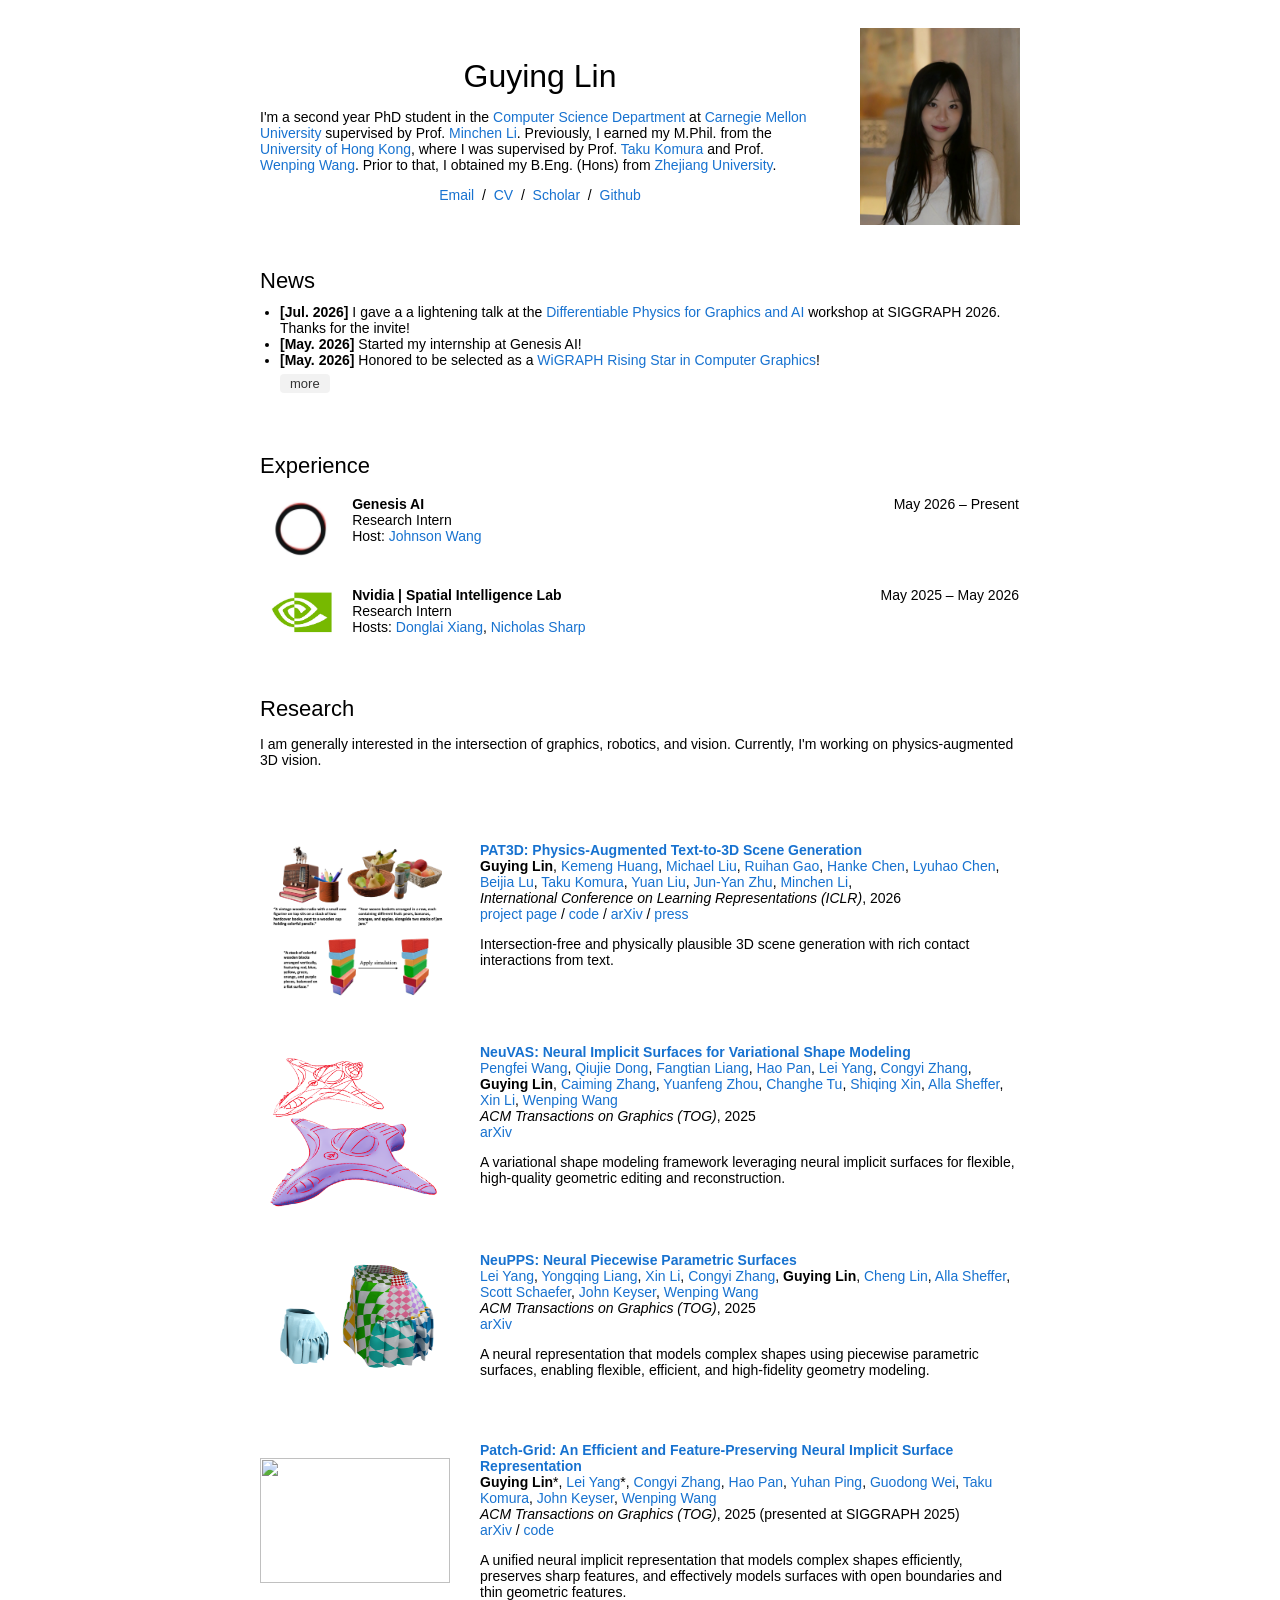
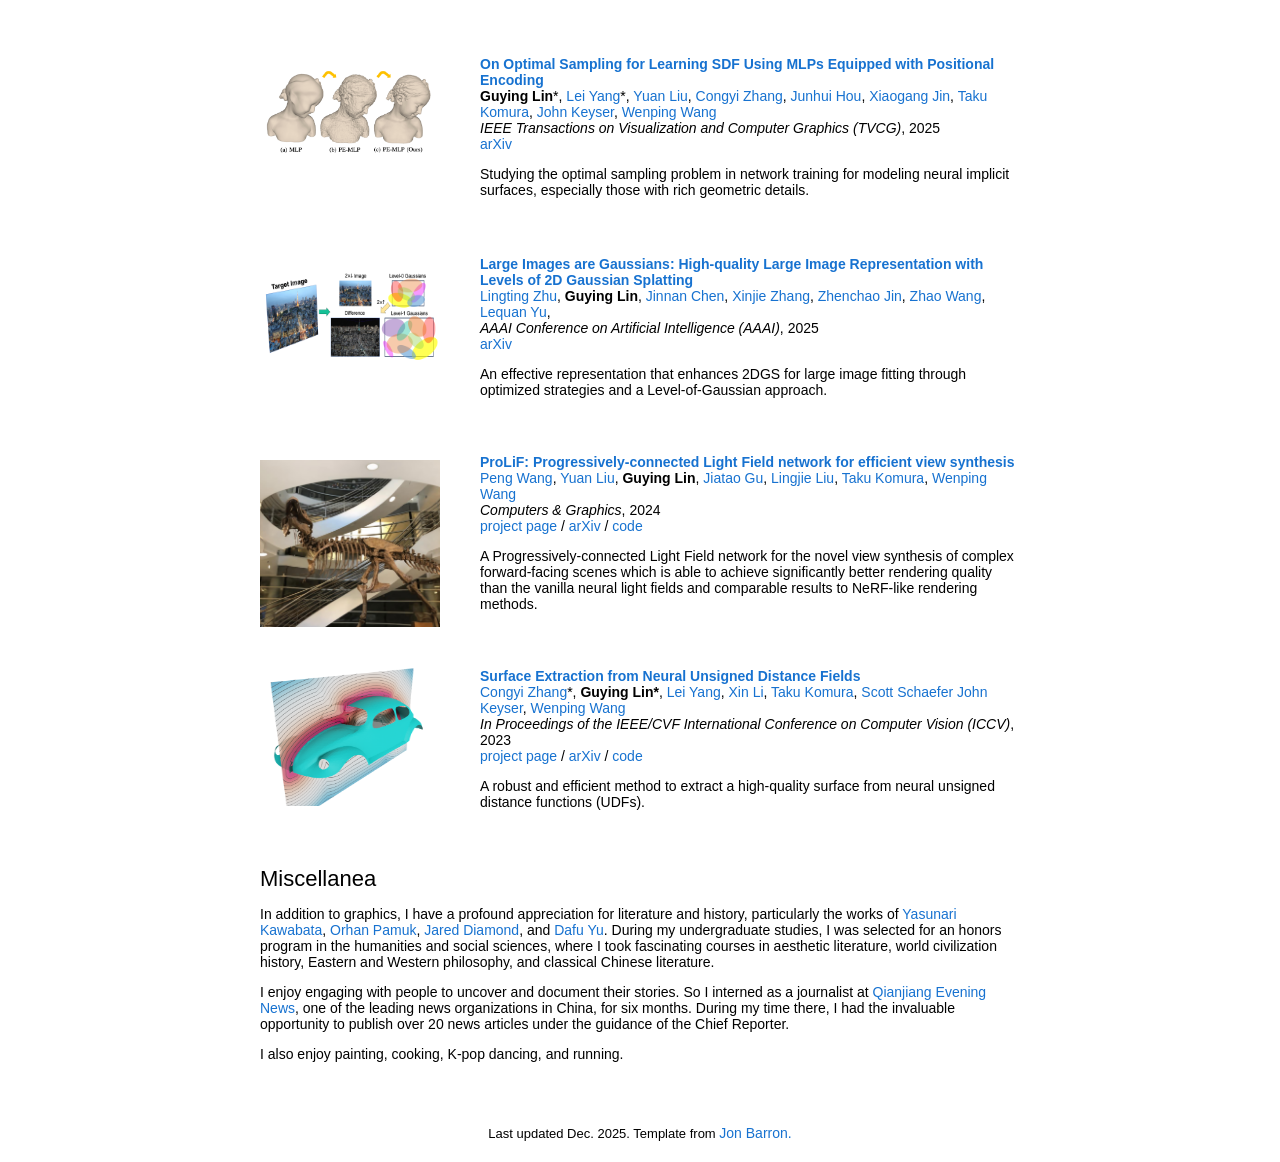
==== commit b0b574d3: "Correct typo in news item for SIGGRAPH 2026 talk" ====
--- a/index.html
+++ b/index.html
@@ -46,12 +46,13 @@
               <td style="padding:20px;width:100%;vertical-align:middle">
                 <h2>News</h2>
                 <ul style="margin:10px 0 0 0;padding-left:20px;">
-                  <li><strong>[Jul. 2026]</strong> I gave a talk at the <a href="https://dpgai.github.io/SIGGRAPH2026/">Differentiable Physics for Graphics and AI</a> workshop at SIGGRAPH 2026. Thanks for the invite!</li>
+                  <li><strong>[Jul. 2026]</strong> I gave a a lightening talk at the <a href="https://dpgai.github.io/SIGGRAPH2026/">Differentiable Physics for Graphics and AI</a> workshop at SIGGRAPH 2026. Thanks for the invite!</li>
                   <li><strong>[May. 2026]</strong> Started my internship at Genesis AI!</li>
-    
                   <li><strong>[May. 2026]</strong> Honored to be selected as a <a href="https://www.wigraph.org/spotlights/meet-our-rising-stars-2026/">WiGRAPH Rising Star in Computer Graphics</a>!</li>
                 </ul>
                 <ul id="hidden-news" style="padding-left:20px;">
+                  <li><strong>[Mar. 2026]</strong> Our work PAT3D was covered by <a href="https://www.cs.cmu.edu/news/2026/ai-scenes-that-obey-physics">CMU SCS News</a>.</li>
+                  <li><strong>[Mar. 2026]</strong> Our work PAT3D was covered by <a href="https://mp.weixin.qq.com/s/DNKOdVJ-nfJy8HDMY8z1MQ">Synced (机器之心)</a>.</li>
                   <li><strong>[May. 2025]</strong> Started my internship at Nvidia!</li>
                 </ul>
                 <a id="expand-news-button" onclick="toggleNews()">more</a>
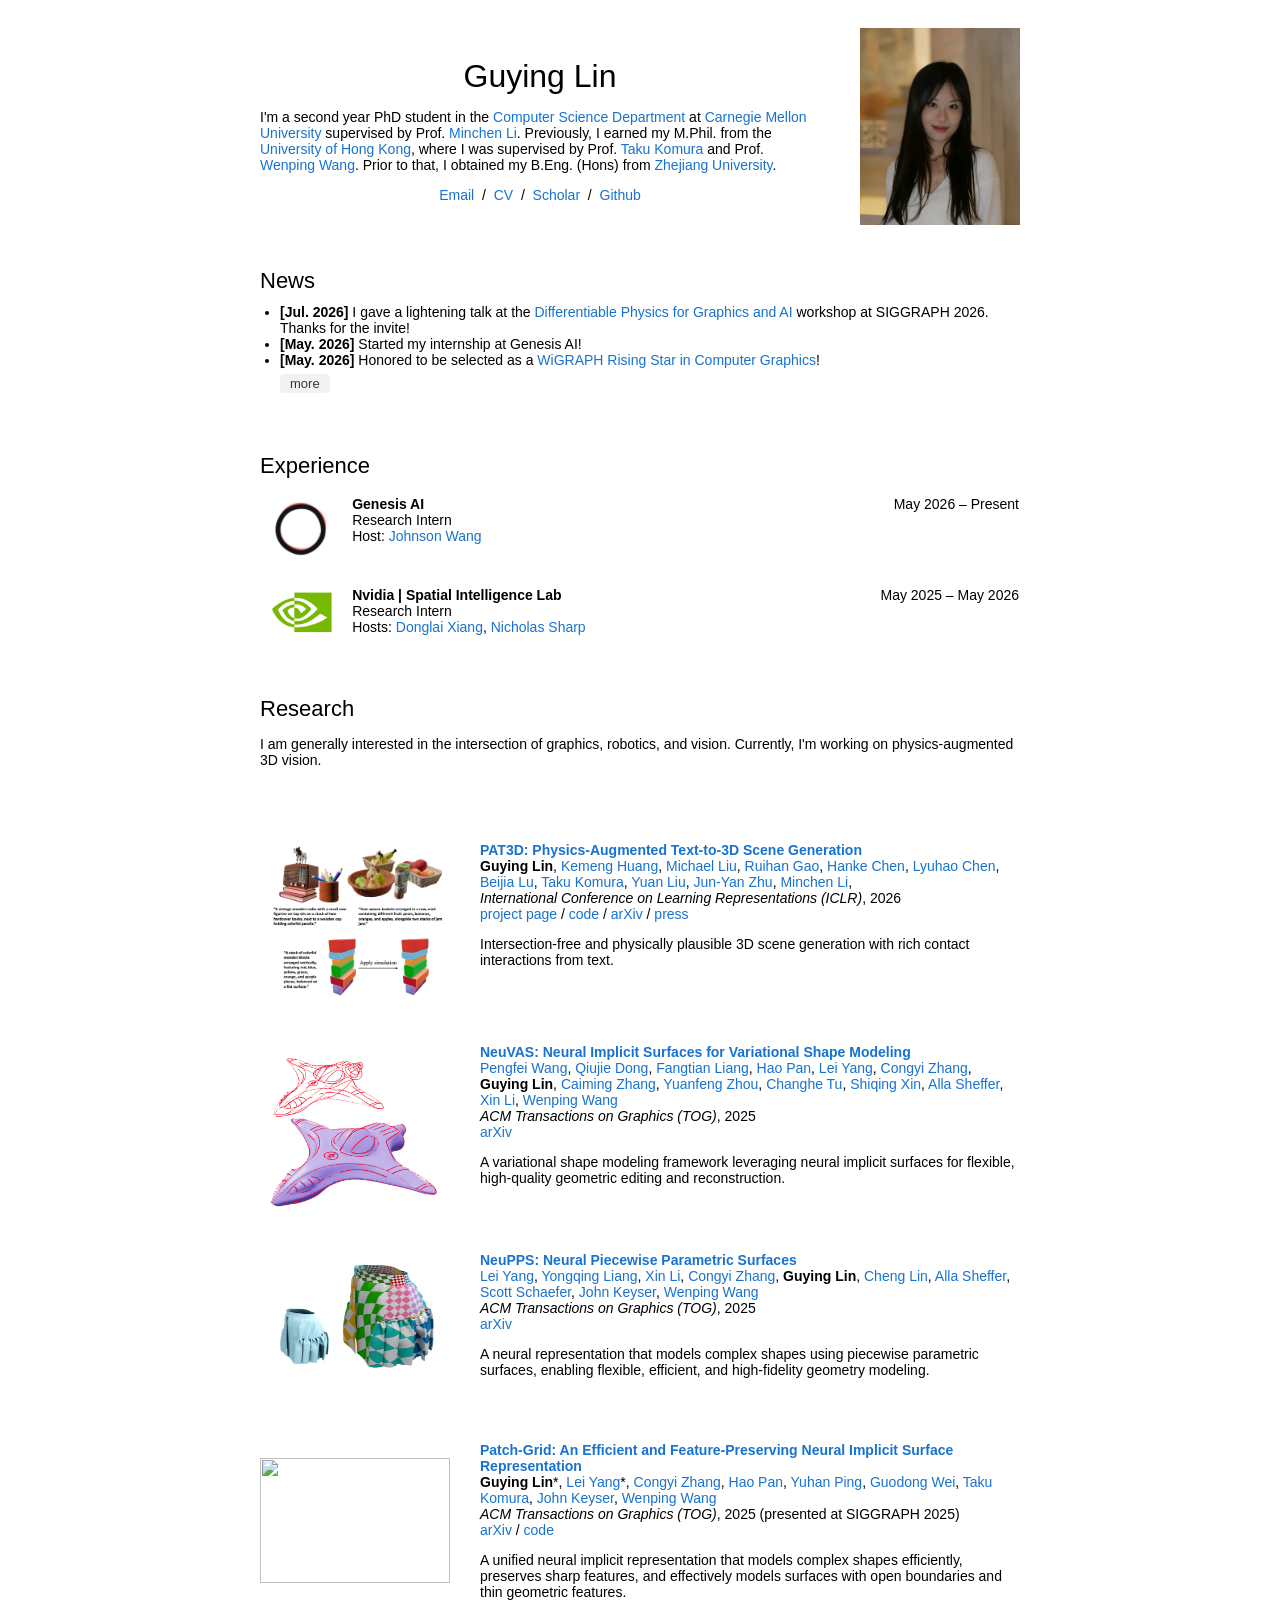
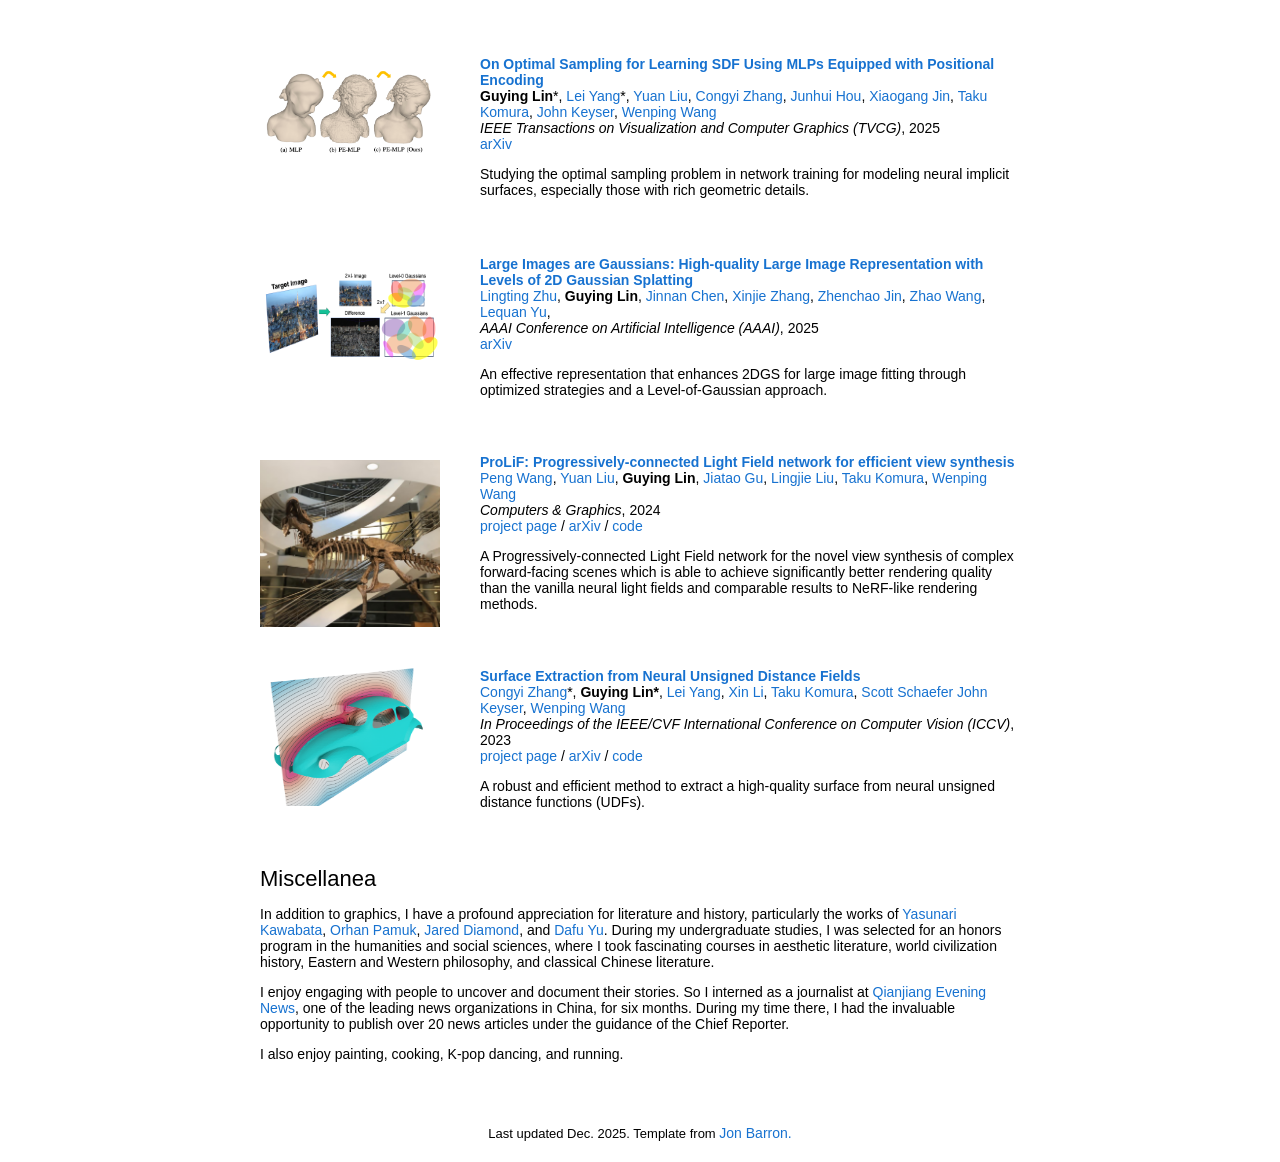
==== commit f462784b: "Fix typo in news item for SIGGRAPH 2026" ====
--- a/index.html
+++ b/index.html
@@ -46,7 +46,7 @@
               <td style="padding:20px;width:100%;vertical-align:middle">
                 <h2>News</h2>
                 <ul style="margin:10px 0 0 0;padding-left:20px;">
-                  <li><strong>[Jul. 2026]</strong> I gave a a lightening talk at the <a href="https://dpgai.github.io/SIGGRAPH2026/">Differentiable Physics for Graphics and AI</a> workshop at SIGGRAPH 2026. Thanks for the invite!</li>
+                  <li><strong>[Jul. 2026]</strong> I gave a lightening talk at the <a href="https://dpgai.github.io/SIGGRAPH2026/">Differentiable Physics for Graphics and AI</a> workshop at SIGGRAPH 2026. Thanks for the invite!</li>
                   <li><strong>[May. 2026]</strong> Started my internship at Genesis AI!</li>
                   <li><strong>[May. 2026]</strong> Honored to be selected as a <a href="https://www.wigraph.org/spotlights/meet-our-rising-stars-2026/">WiGRAPH Rising Star in Computer Graphics</a>!</li>
                 </ul>
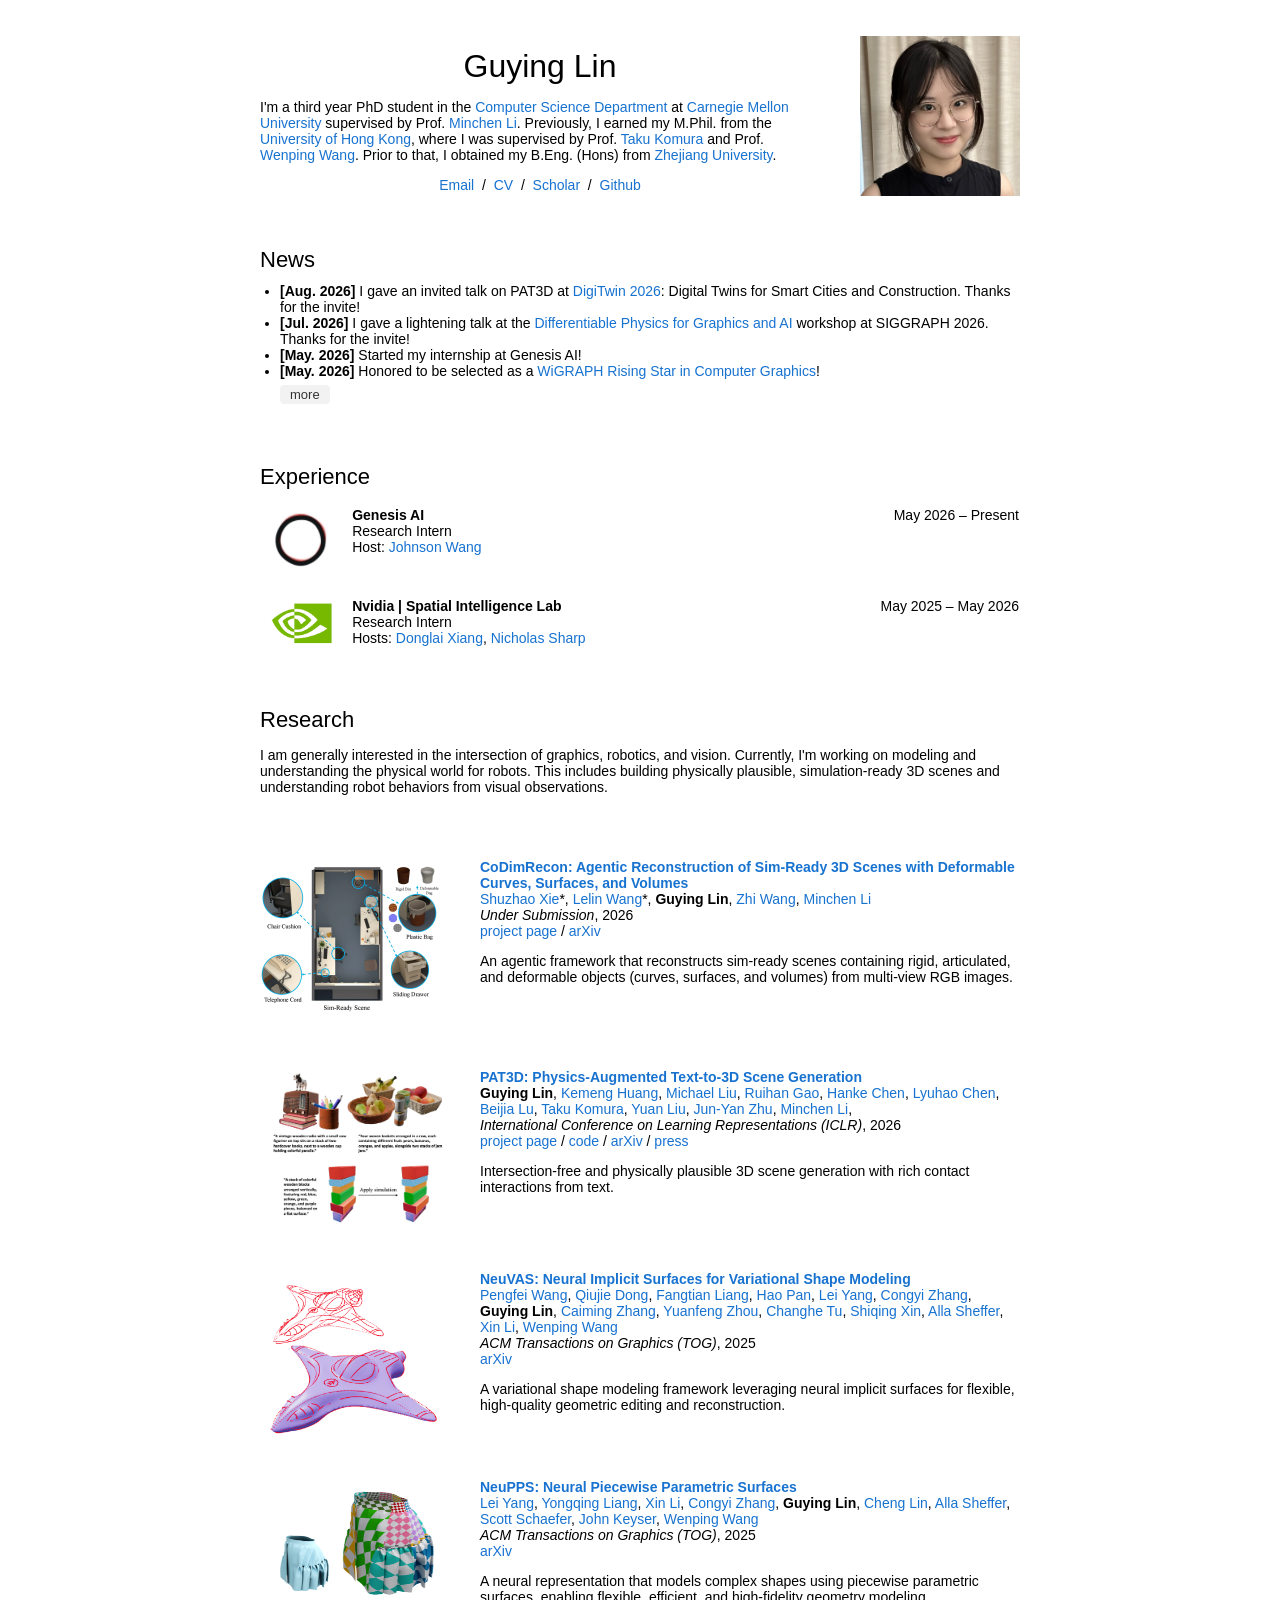
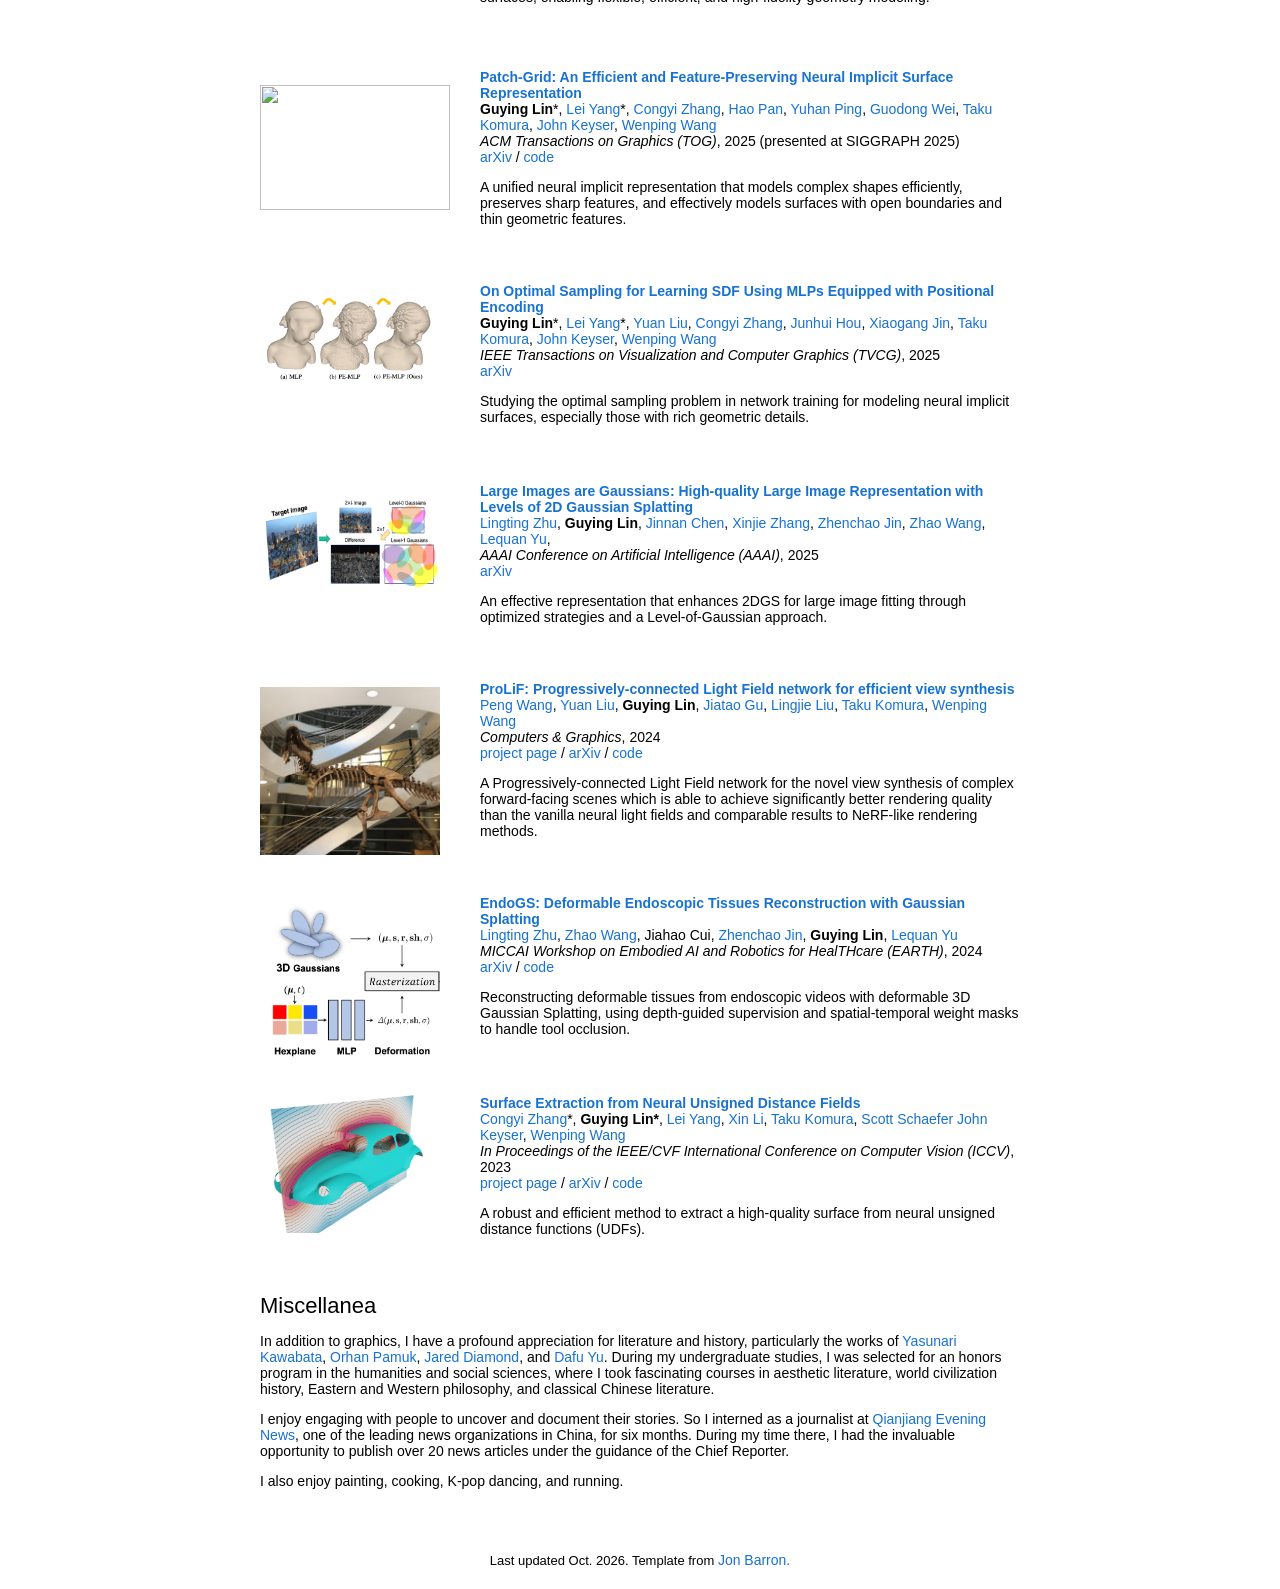
==== commit 8513c361: "Update homepage for third year: new papers, DigiTwin talk, research blurb - Bio: second year -> thir" ====
--- a/index.html
+++ b/index.html
@@ -22,7 +22,7 @@
                 <p class="name" style="text-align: center;">
                   Guying Lin
                 </p>
-                <p>I'm a second year PhD student in the <a href="https://csd.cmu.edu/">Computer Science Department</a> at <a href="https://www.cmu.edu/">Carnegie Mellon University</a> supervised by Prof. <a href="https://www.cs.cmu.edu/~minchenl/">Minchen Li</a>. Previously, I earned my M.Phil. from the <a href="https://www.hku.hk/">University of Hong Kong</a>, where I was supervised by Prof.<a href="https://i.cs.hku.hk/~taku/"> Taku Komura</a> and Prof.<a href="https://www.cs.hku.hk/people/academic-staff/wenping"> Wenping Wang</a>. Prior to that, I obtained my B.Eng. (Hons) from <a href="https://www.zju.edu.cn/english/">Zhejiang University</a>.
+                <p>I'm a third year PhD student in the <a href="https://csd.cmu.edu/">Computer Science Department</a> at <a href="https://www.cmu.edu/">Carnegie Mellon University</a> supervised by Prof. <a href="https://www.cs.cmu.edu/~minchenl/">Minchen Li</a>. Previously, I earned my M.Phil. from the <a href="https://www.hku.hk/">University of Hong Kong</a>, where I was supervised by Prof.<a href="https://i.cs.hku.hk/~taku/"> Taku Komura</a> and Prof.<a href="https://www.cs.hku.hk/people/academic-staff/wenping"> Wenping Wang</a>. Prior to that, I obtained my B.Eng. (Hons) from <a href="https://www.zju.edu.cn/english/">Zhejiang University</a>.
 
                 </p>
                 <p>
@@ -36,7 +36,7 @@
                 </p>
               </td>
               <td style="padding:2.5%;width:21%;max-width:21%">
-                <a href="assets/profile2.jpg"><img style="width:100%;max-width:100%;object-fit: cover;" alt="profile photo" src="assets/profile2.jpg" class="hoverZoomLink"></a>
+                <a href="assets/profile1.png"><img style="width:100%;max-width:100%;object-fit: cover;" alt="profile photo" src="assets/profile1.png" class="hoverZoomLink"></a>
               </td>
             </tr>
           </tbody></table>
@@ -46,6 +46,7 @@
               <td style="padding:20px;width:100%;vertical-align:middle">
                 <h2>News</h2>
                 <ul style="margin:10px 0 0 0;padding-left:20px;">
+                  <li><strong>[Aug. 2026]</strong> I gave an invited talk on PAT3D at <a href="https://idea-global.net/PreviousConference/info.aspx?itemid=814">DigiTwin 2026</a>: Digital Twins for Smart Cities and Construction. Thanks for the invite!</li>
                   <li><strong>[Jul. 2026]</strong> I gave a lightening talk at the <a href="https://dpgai.github.io/SIGGRAPH2026/">Differentiable Physics for Graphics and AI</a> workshop at SIGGRAPH 2026. Thanks for the invite!</li>
                   <li><strong>[May. 2026]</strong> Started my internship at Genesis AI!</li>
                   <li><strong>[May. 2026]</strong> Honored to be selected as a <a href="https://www.wigraph.org/spotlights/meet-our-rising-stars-2026/">WiGRAPH Rising Star in Computer Graphics</a>!</li>
@@ -124,15 +125,53 @@
               <td style="padding:20px;width:100%;vertical-align:middle">
                 <h2>Research</h2>
                 <p>
-                  I am generally interested in the intersection of graphics, robotics, and vision. Currently, I'm working on physics-augmented 3D vision.
+                  I am generally interested in the intersection of graphics, robotics, and vision. Currently, I'm working on modeling and understanding the physical world for robots. This includes building physically plausible, simulation-ready 3D scenes and understanding robot behaviors from visual observations.
                 </p>
               </td>
             </tr>
           </tbody></table>
 
           <table style="width:100%;border:0px;border-spacing:0px;border-collapse:separate;margin-right:auto;margin-left:auto;"><tbody>
-           
-           
+
+
+            <tr>
+              <td style="padding:20px;width:25%;vertical-align:middle">
+                <div class="one">
+                  <img style="position:relative;top: 10px; background-color: white;"
+                       src='assets/publications/codimrecon.png'
+                       height="160" width="180">
+                </div>
+              </td>
+
+              <td style="padding:20px;width:75%;vertical-align:middle">
+                <a href="https://shuzhaoxie.github.io/CoDimRecon/">
+                  <span class="papertitle">CoDimRecon: Agentic Reconstruction of Sim-Ready 3D Scenes with Deformable Curves, Surfaces, and Volumes</span>
+                </a>
+                <br>
+
+                <a href="https://shuzhaoxie.github.io/">Shuzhao Xie</a>*,
+                <a href="https://www.linkedin.com/in/lorene23">Lelin Wang</a>*,
+                <strong>Guying Lin</strong>,
+                <a href="https://mmlab-sigs.github.io/groups/zwang/">Zhi Wang</a>,
+                <a href="https://www.cs.cmu.edu/~minchenl/">Minchen Li</a>
+                <br>
+
+                <em>Under Submission</em>, 2026
+                <br>
+
+                <a href="https://shuzhaoxie.github.io/CoDimRecon/">project page</a>
+                /
+                <a href="https://arxiv.org/abs/2609.36024">arXiv</a>
+                <p></p>
+
+                <p>
+                  An agentic framework that reconstructs sim-ready scenes containing rigid, articulated, and deformable objects (curves, surfaces, and volumes) from multi-view RGB images.
+                </p>
+              </td>
+            </tr>
+
+
+
             <tr>
               <td style="padding:30px;width:25%;vertical-align:middle">
                 <div class="one">
@@ -414,6 +453,36 @@
             <tr>
               <td style="padding:20px;width:25%;vertical-align:middle">
                 <div class="one">
+                  <img style="position:relative;top: 10px; background-color: white;" src='assets/publications/deform_gauss.png' height="160" width="180">
+                </div>
+              </td>
+              <td style="padding:20px;width:75%;vertical-align:middle">
+                <a href="https://arxiv.org/abs/2401.11535">
+                  <span class="papertitle">EndoGS: Deformable Endoscopic Tissues Reconstruction with Gaussian Splatting</span>
+                </a>
+                <br>
+                <a href="https://scholar.google.com/citations?user=TPD_P98AAAAJ&hl=zh-CN">Lingting Zhu</a>,
+                <a href="https://scholar.google.com/citations?user=1kEufdwAAAAJ&hl=zh-CN">Zhao Wang</a>,
+                Jiahao Cui,
+                <a href="https://charlespikachu.github.io/">Zhenchao Jin</a>,
+                <strong>Guying Lin</strong>,
+                <a href="https://yulequan.github.io/">Lequan Yu</a>
+                <br>
+                <em>MICCAI Workshop on Embodied AI and Robotics for HealTHcare (EARTH)</em>, 2024
+                <br>
+                <a href="https://arxiv.org/abs/2401.11535">arXiv</a>
+                /
+                <a href="https://github.com/HKU-MedAI/EndoGS">code</a>
+                <p></p>
+                <p>
+                  Reconstructing deformable tissues from endoscopic videos with deformable 3D Gaussian Splatting, using depth-guided supervision and spatial-temporal weight masks to handle tool occlusion.
+                </p>
+              </td>
+            </tr>
+
+            <tr>
+              <td style="padding:20px;width:25%;vertical-align:middle">
+                <div class="one">
                   <img style="position: relative; left: 6px" src='./assets/publications/dualcontour.png' height="140" width="160">
                 </div>
               </td>
@@ -473,7 +542,7 @@
               <td style="padding:0px">
                 <br>
                 <p style="text-align:center;font-size:small;">
-                  Last updated Dec. 2025.
+                  Last updated Oct. 2026.
                   Template from  <a href="https://jonbarron.info/">Jon Barron.</a>  
                 </p>
               </td>
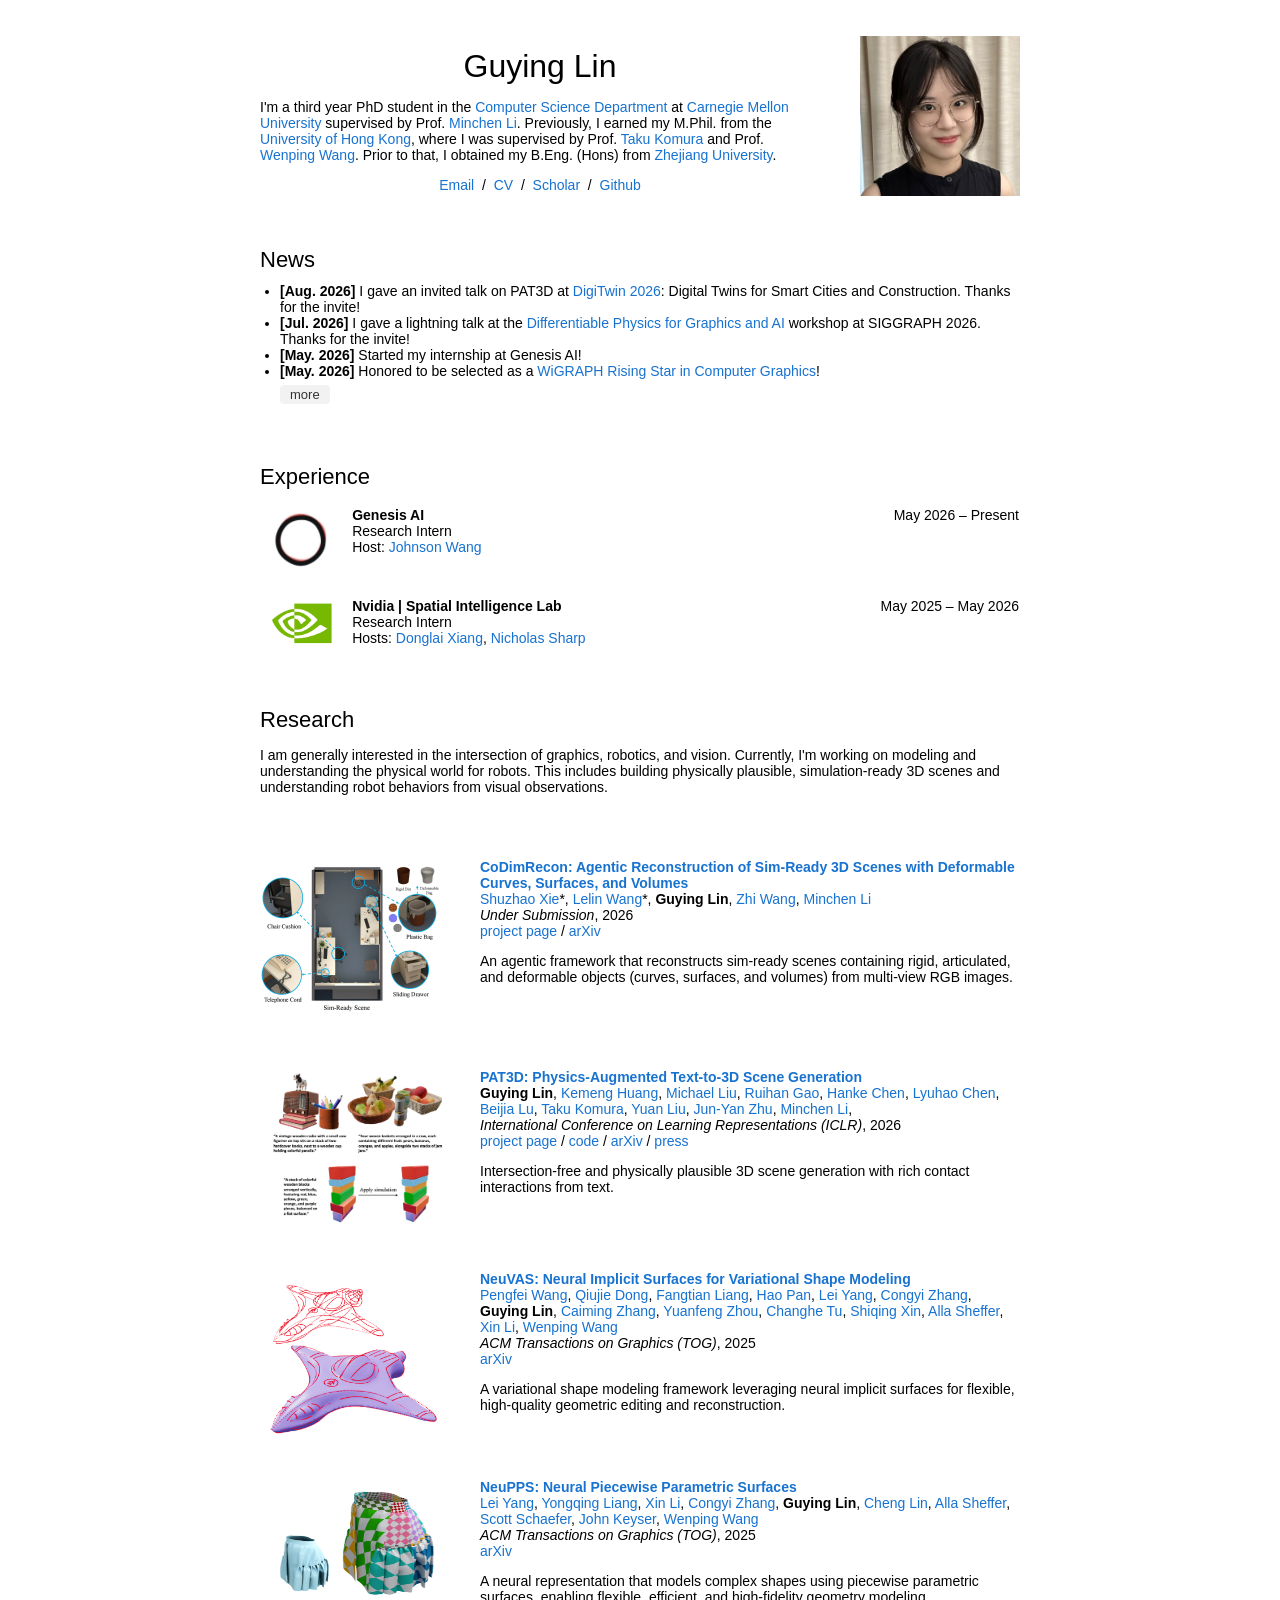
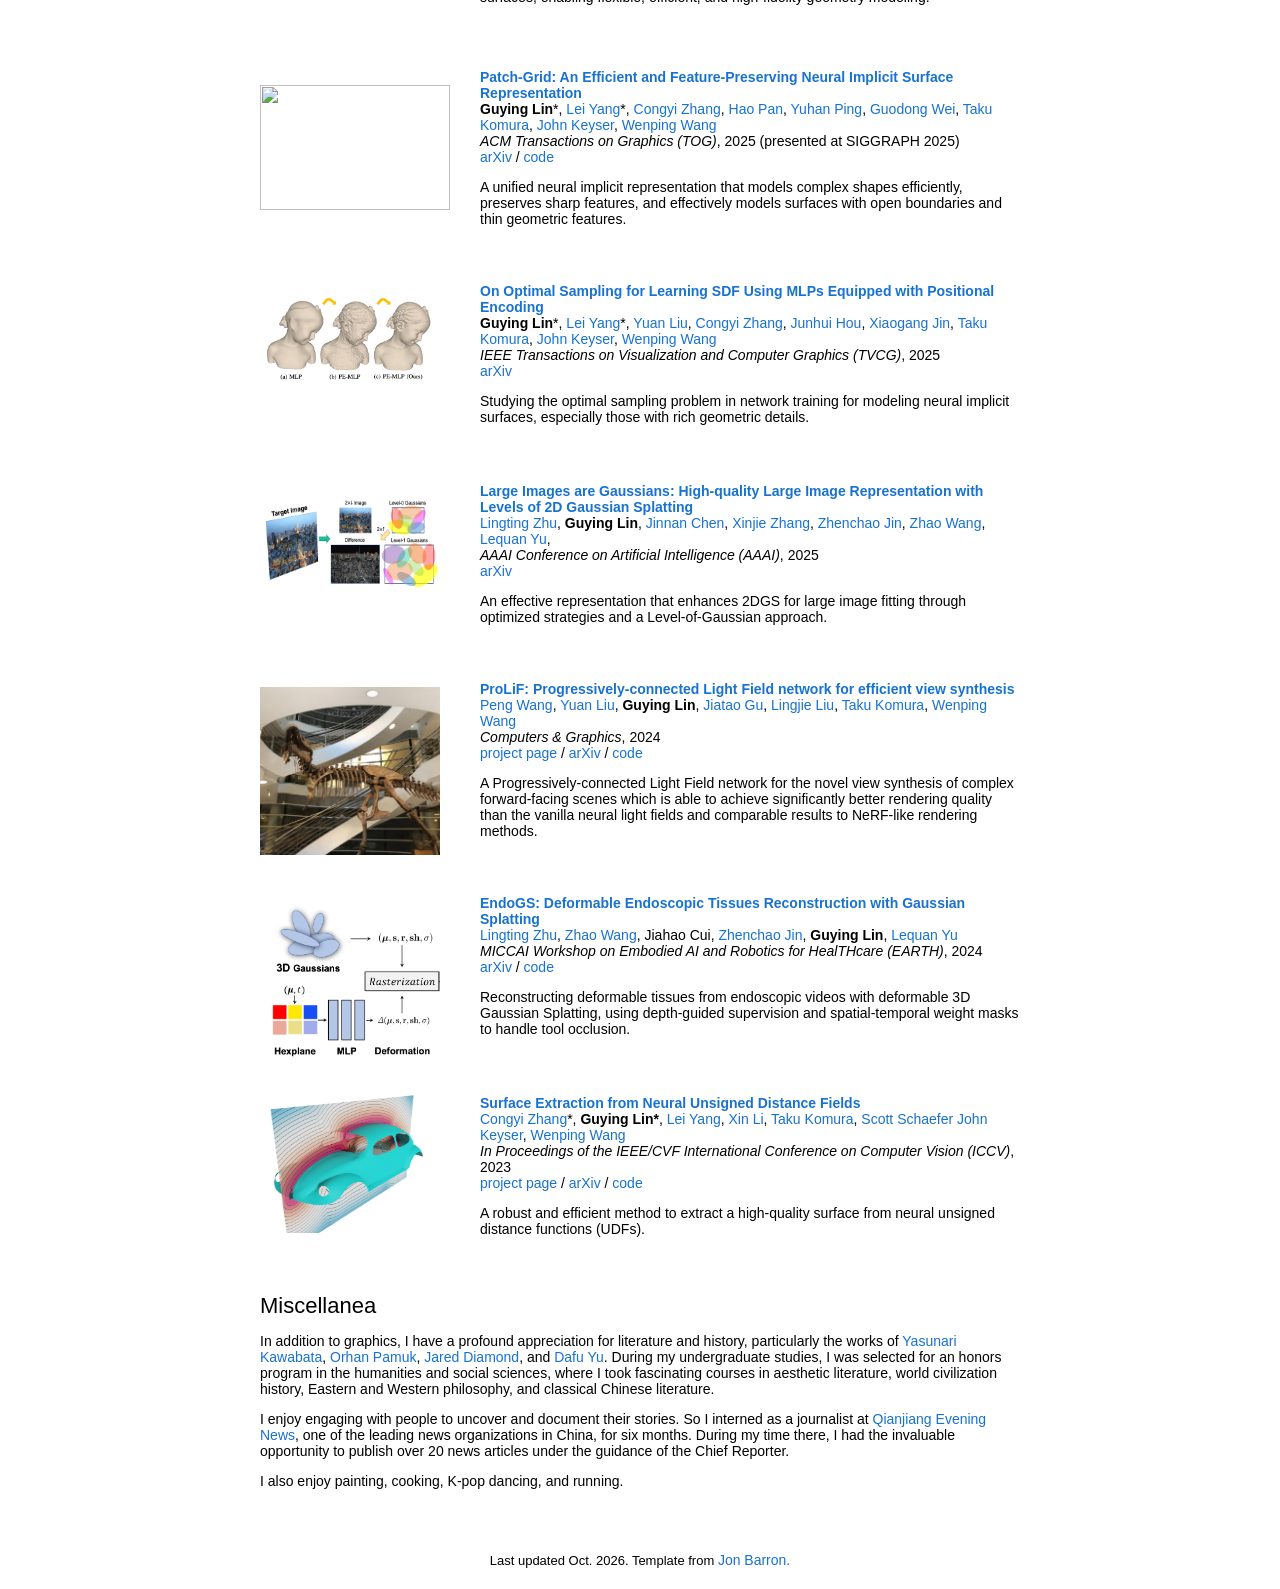
==== commit bfaa9680: "Fix typo: lightening -> lightning talk Co-Authored-By: Claude Opus 5.5 <noreply@anthropic.com>" ====
--- a/index.html
+++ b/index.html
@@ -47,7 +47,7 @@
                 <h2>News</h2>
                 <ul style="margin:10px 0 0 0;padding-left:20px;">
                   <li><strong>[Aug. 2026]</strong> I gave an invited talk on PAT3D at <a href="https://idea-global.net/PreviousConference/info.aspx?itemid=814">DigiTwin 2026</a>: Digital Twins for Smart Cities and Construction. Thanks for the invite!</li>
-                  <li><strong>[Jul. 2026]</strong> I gave a lightening talk at the <a href="https://dpgai.github.io/SIGGRAPH2026/">Differentiable Physics for Graphics and AI</a> workshop at SIGGRAPH 2026. Thanks for the invite!</li>
+                  <li><strong>[Jul. 2026]</strong> I gave a lightning talk at the <a href="https://dpgai.github.io/SIGGRAPH2026/">Differentiable Physics for Graphics and AI</a> workshop at SIGGRAPH 2026. Thanks for the invite!</li>
                   <li><strong>[May. 2026]</strong> Started my internship at Genesis AI!</li>
                   <li><strong>[May. 2026]</strong> Honored to be selected as a <a href="https://www.wigraph.org/spotlights/meet-our-rising-stars-2026/">WiGRAPH Rising Star in Computer Graphics</a>!</li>
                 </ul>
